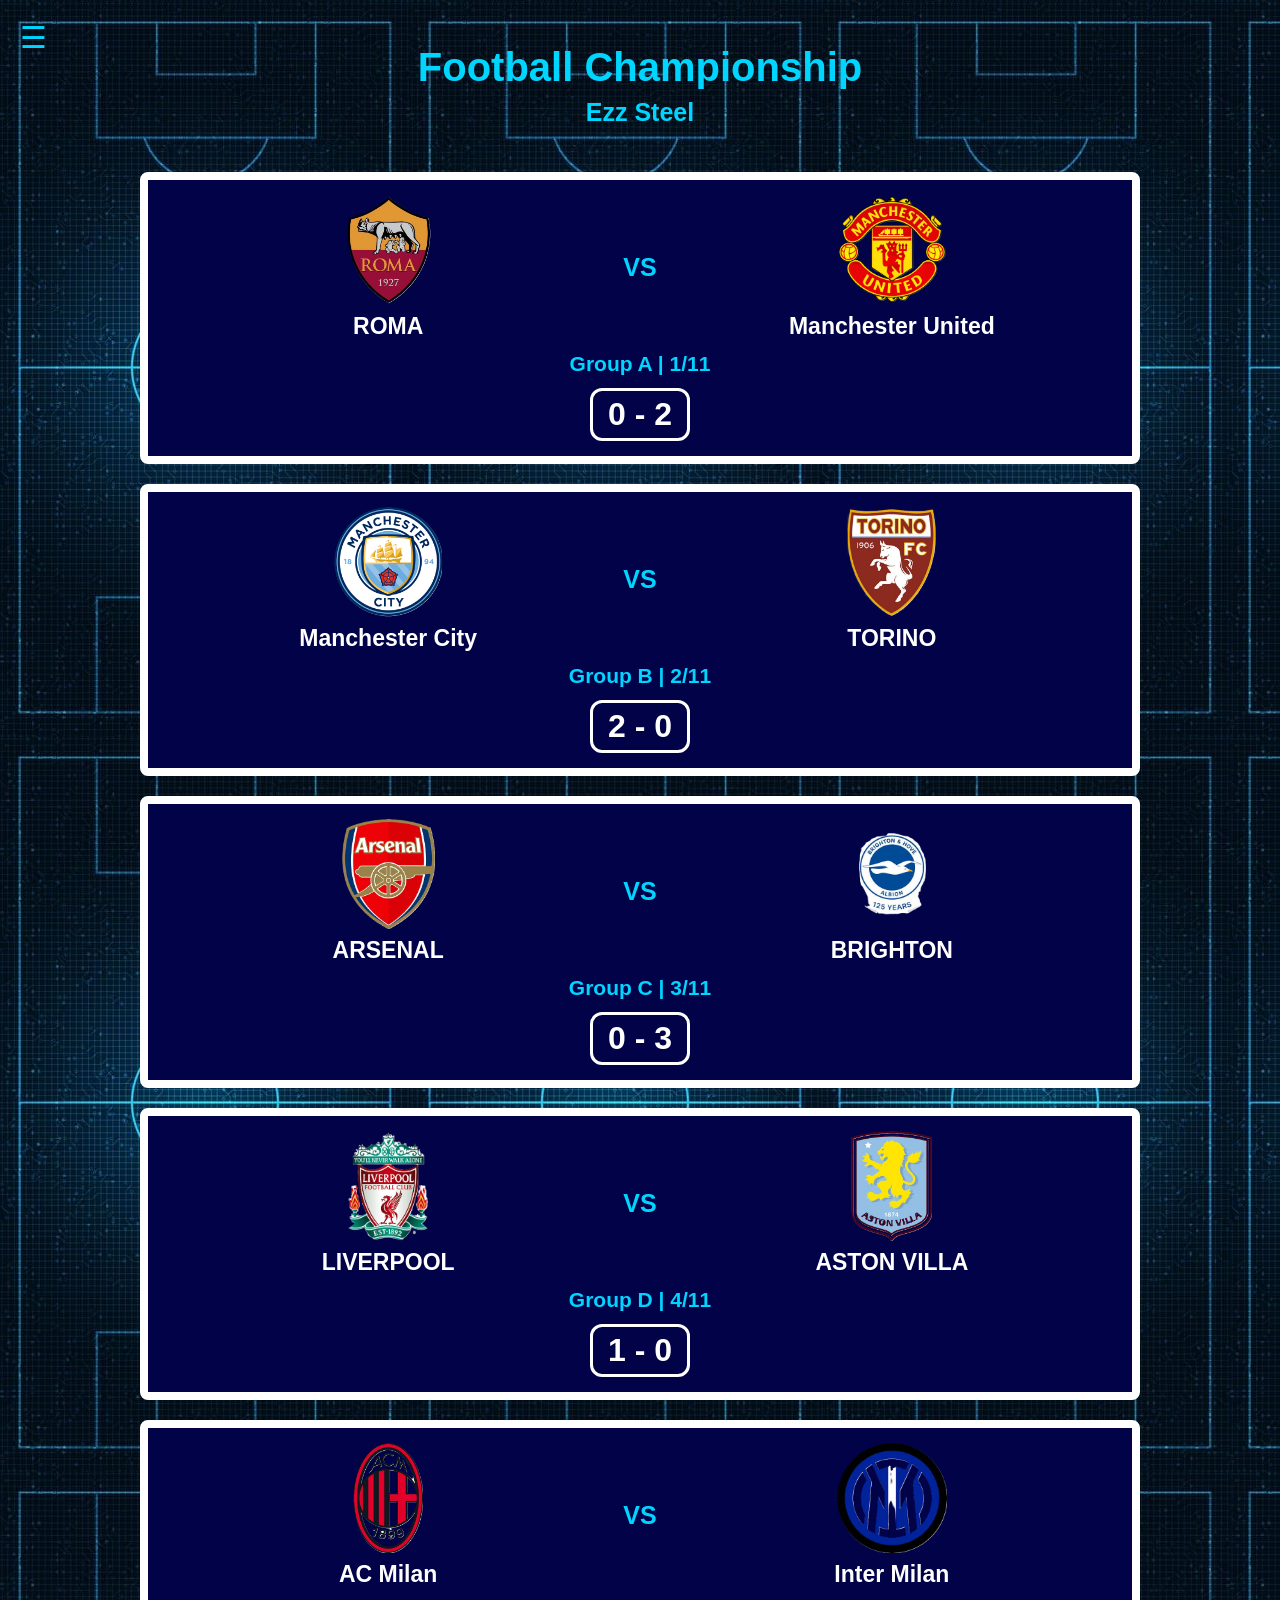
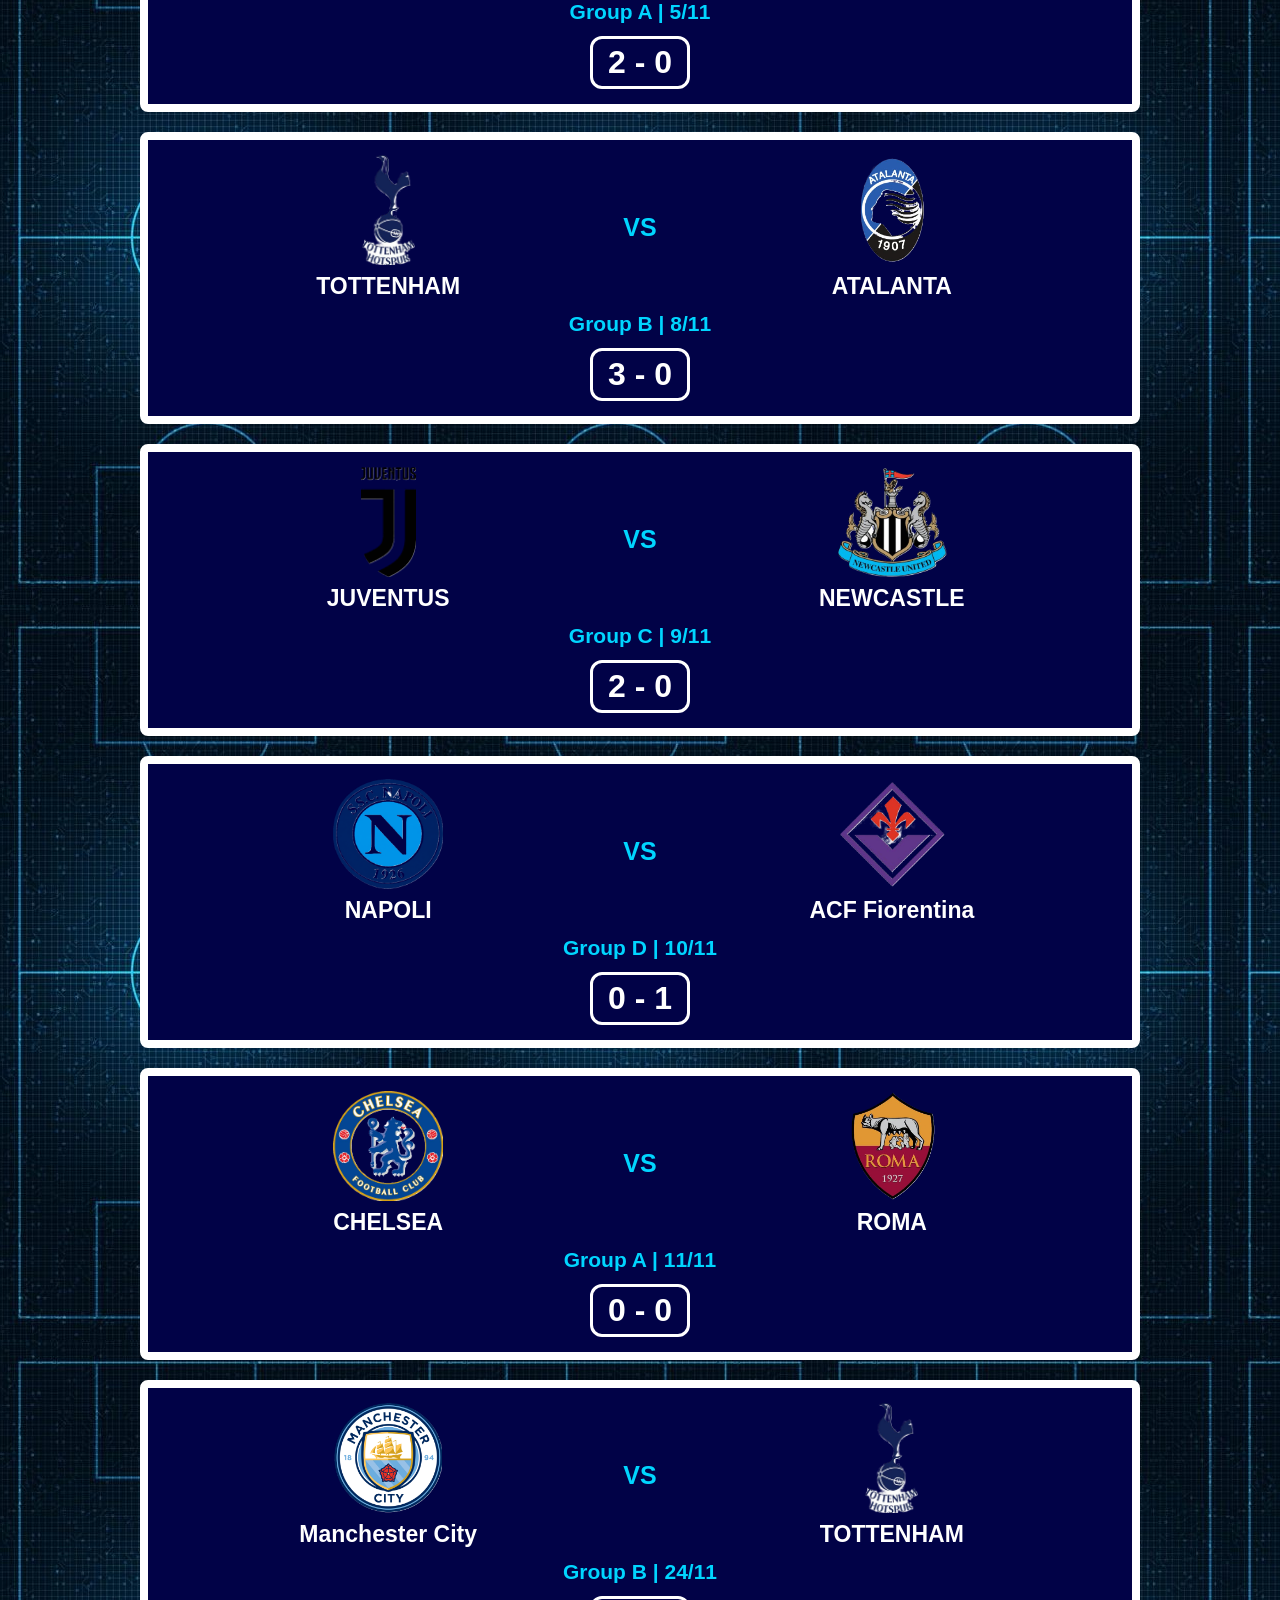
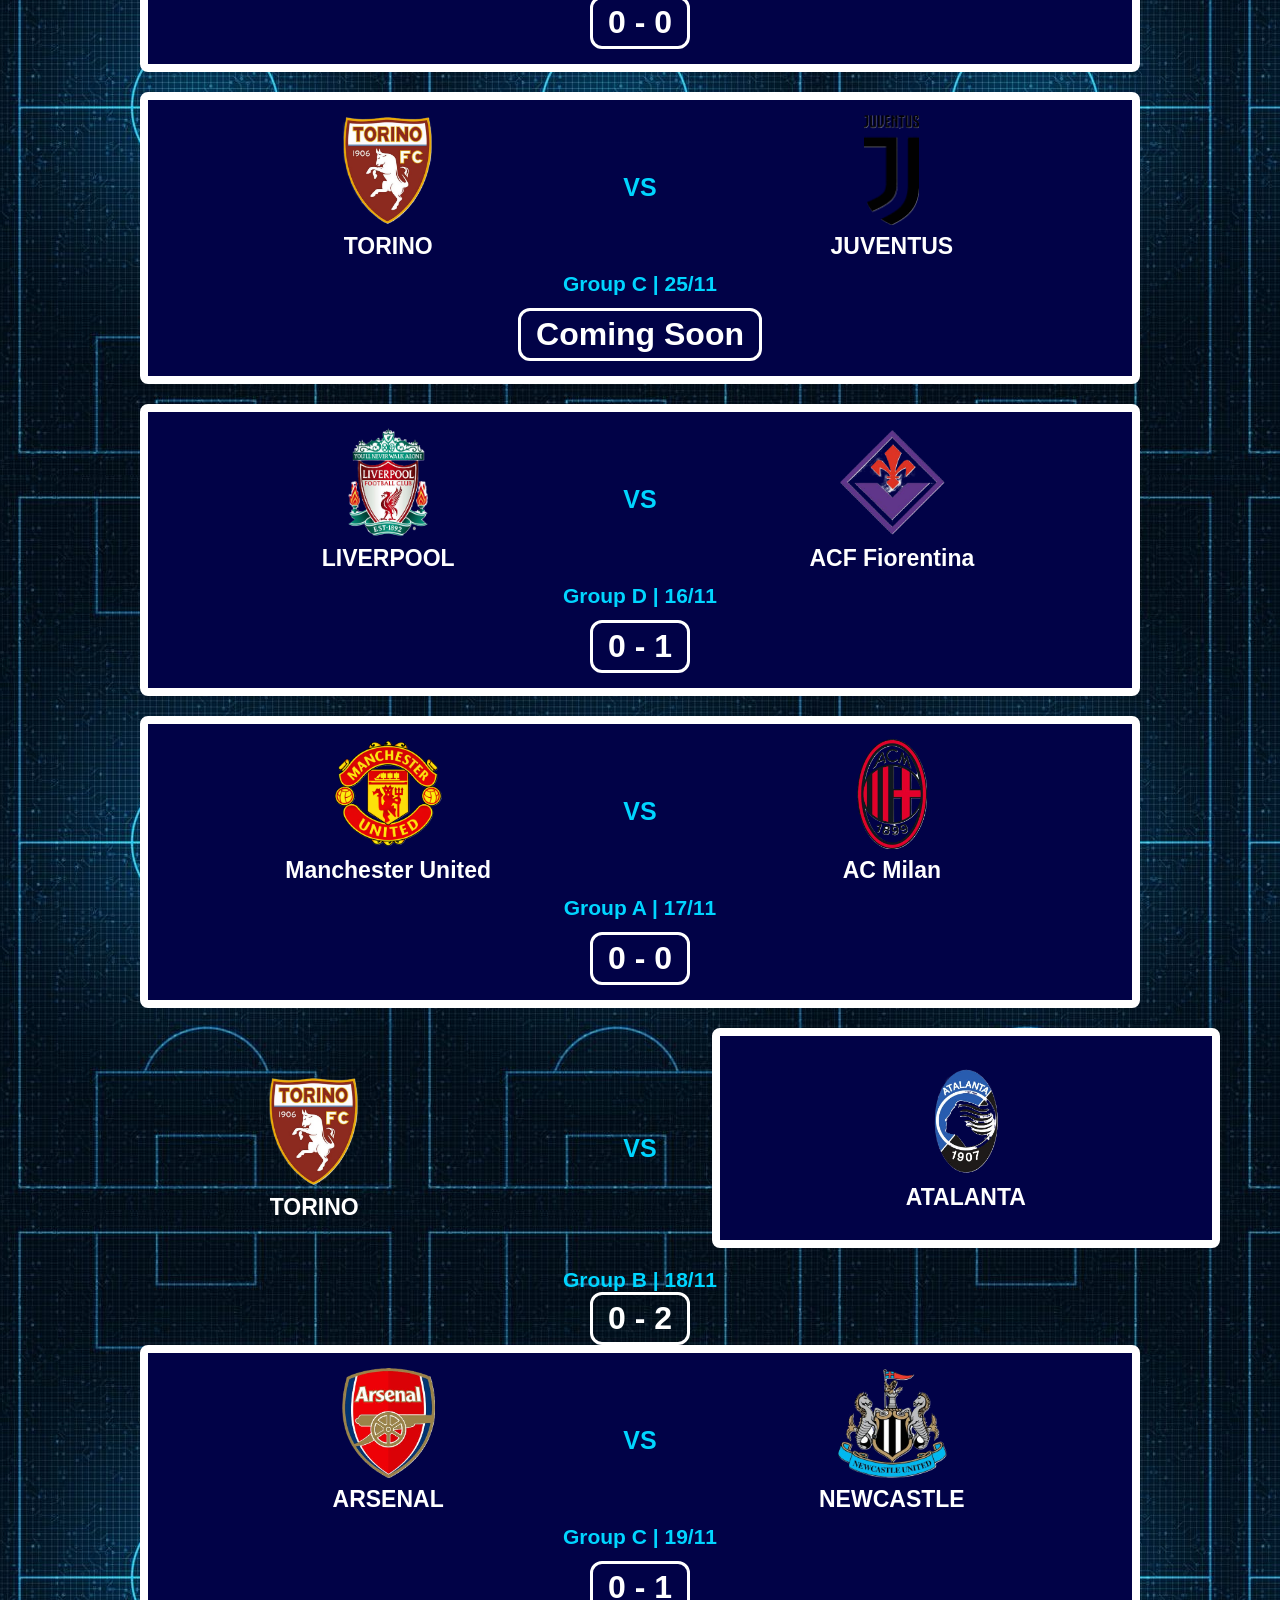
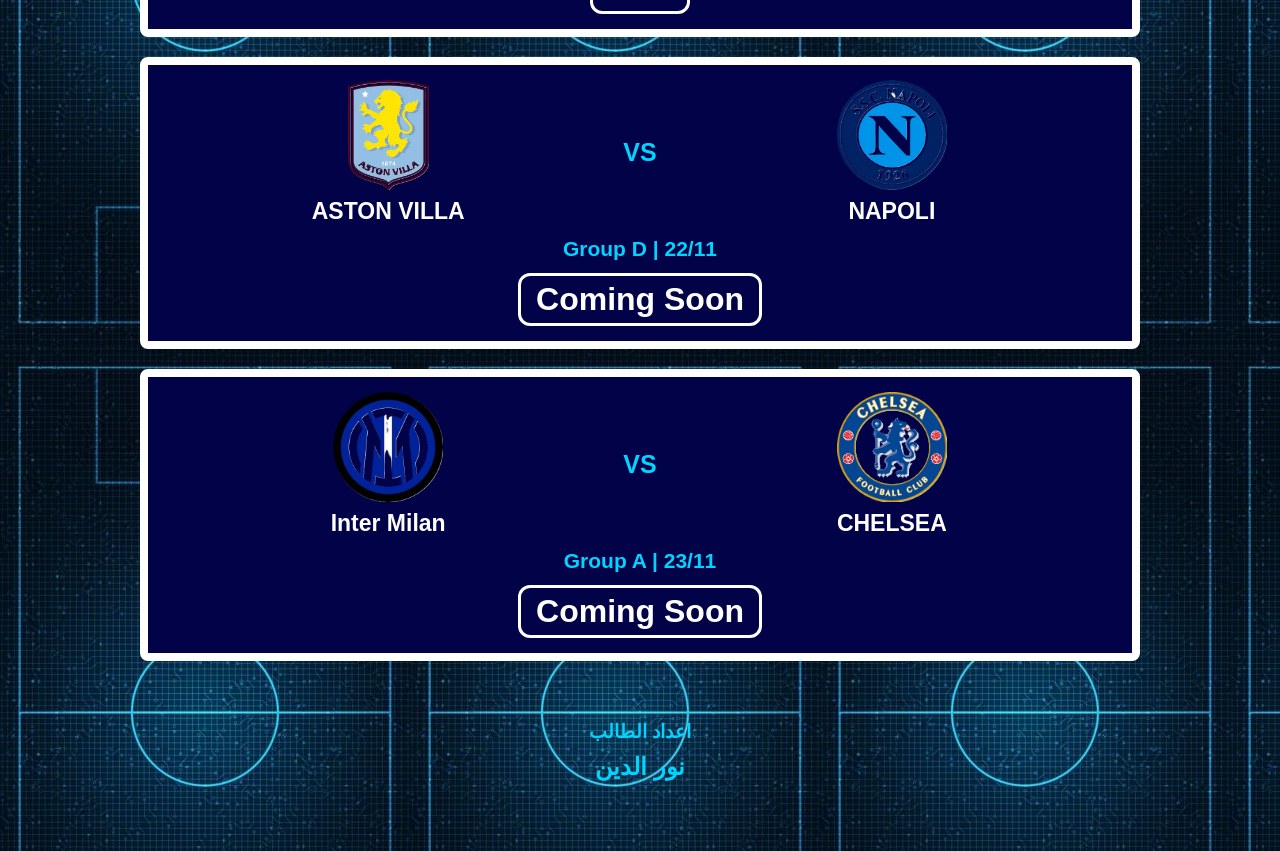
==== index.html @ 12dc3d6a "Add files via upload" ====
<!DOCTYPE html>
<html lang="en">
<head>
    <meta charset="UTF-8">
    <meta name="viewport" content="width=device-width, initial-scale=1.0">
    <title>Football Championship EZZ STEEL</title>
    <link rel="stylesheet" href="index.css">
</head>

<body>

   
    <input type="checkbox" id="menu">

    <label for="menu" class="menu-btn">☰</label>

    <div class="sidebar">
        <h2>FOOTBALL</h2>

        <ul>
            <li><a href="index.html">Home</a></li>
            <li><a href="index2.html">League Standings Table</a></li>
            <li><a href="index3.html">teams</a></li>
            
        </ul>
    </div>

    
    <main class="main-content">

        <header class="page-header">
            <h1>Football Championship</h1>
            <h3>Ezz Steel</h3>
        </header>
        
        <section class="match-card">
            <div class="teams">
                <div class="team">
                    <img src="ROMA1.png" alt="Roma"
                    title="الليثي محمد&#10;ادهم محمد&#10;عبدالرحمن جمعه&#10;امير ابراهيم&#10;اسلام محمد&#10;حمزه محمد">
                    <h4>ROMA</h4>
                </div>

                <h2 class="vs">VS</h2>

                <div class="team">
                    <img src="Manchester United.png" alt="Manchester United"
                    title="حسن محمد&#10;على محمد علي&#10;جاسر عادل&#10;امجد محمود محمد&#10;مالك حسن&#10;ادم ابراهيم">
                    <h4>Manchester United</h4>
                </div>
            </div>

            <h4 class="group">Group A | 1/11</h4>
            <h2 class="score">0 - 2</h2>
        </section>
        
        <section class="match-card">
            <div class="teams">
                <div class="team">
                    <img src="Manchester City.png" alt="Manchester City"
                    title="انس محمد&#10;علي محمد&#10;محمود احمد&#10;محمد صبري&#10;محمد عبدالله&#10;عمر رجب&#10;مصطفي ايمن">
                    <h4>Manchester City</h4>
                </div>

                <h2 class="vs">VS</h2>

                <div class="team">
                    <img src="TORINO.png" alt="Torino"
                    title="محمد احمد محمد&#10;معاذ محمد&#10;عبدالعزيز كمال&#10;عمر سامح&#10;عمر عبدالناصر&#10;عمر ابراهيم&#10;عمر احمد عزمي">
                    <h4>TORINO</h4>
                </div>
            </div>

            <h4 class="group">Group B | 2/11</h4>
            <h2 class="score">2 - 0</h2>
        </section>
       
        <section class="match-card">
            <div class="teams">
                <div class="team">
                    <img src="ARSENAL.png" alt="Arsenal"
                    title="احمد عماد&#10;ابراهيم علاء&#10;احمد محمد حماده&#10;احمد ايمن&#10;احمد حسام&#10;جاسر احمد">
                    <h4>ARSENAL</h4>
                </div>

                <h2 class="vs">VS</h2>

                <div class="team">
                    <img src="BRIGHTON.png" alt="Brighton"
                    title="فارس سعيد&#10;يوسف علاء&#10;معاذ حسين&#10;محمد عابدين&#10;مصطفي علي فتحي&#10;ادم عمرو">
                    <h4>BRIGHTON</h4>
                </div>
            </div>

            <h4 class="group">Group C | 3/11</h4>
            <h2 class="score">0 - 3</h2>
        </section>
        
        <section class="match-card">
            <div class="teams">
                <div class="team">
                    <img src="LIVERPOOL.png" alt="Liverpool"
                    title="ادهم طاهر&#10;اياد محمد&#10;اسماعيل محمد&#10;جبريل حسام&#10;سيف جابر&#10;احمد محمود&#10;انس على">
                    <h4>LIVERPOOL</h4>
                </div>

                <h2 class="vs">VS</h2>

                <div class="team">
                    <img src="ASTON VILLA.png" alt="Aston Villa"
                    title="عمر محارب&#10;مصطفى على مصطفي&#10;فواد محمد&#10;فارس يوسف&#10;مهند مصطفي&#10;فارس عبدالحليم">
                    <h4>ASTON VILLA</h4>
                </div>
            </div>

            <h4 class="group">Group D | 4/11</h4>
            <h2 class="score">1 - 0</h2>
        </section>
        
        <section class="match-card">
            <div class="teams">
                <div class="team">
                    <img src="AC Milan.png" alt="AC Milan"
                    title="ادهم علي سيد&#10;ابراهيم يوسف&#10;ادهم محمود&#10;عبدالرحمن احمد&#10;سيف سامح&#10;انس محمد&#10;عبدالرحمن رضا">
                    <h4>AC Milan</h4>
                </div>

                <h2 class="vs">VS</h2>

                <div class="team">
                    <img src="Inter Milan.png" alt="Inter Milan"
                    title="ادهم قابيل&#10;اياد محمد&#10;احمد ايمن&#10;احمد عثمان&#10;احمد اسلام&#10;احمد سامح">
                    <h4>Inter Milan</h4>
                </div>
            </div>

            <h4 class="group">Group A | 5/11</h4>
            <h2 class="score">2 - 0</h2>
        </section>
        
        <section class="match-card">
            <div class="teams">
                <div class="team">
                    <img src="TOTTENHAM.png" alt="Tottenham"
                    title="فارس اسلام&#10;فارس محمد&#10;زياد ياسر&#10;زياد محمد&#10;محمد يحي">
                    <h4>TOTTENHAM</h4>
                </div>

                <h2 class="vs">VS</h2>

                <div class="team">
                    <img src="ATALANTA.png" alt="Atalanta"
                    title="محمد جابر ابراهيم&#10;مصطفي محمد&#10;معاذ حسني&#10;مالك محمد&#10;فضل محمد&#10;ياسين نصر">
                    <h4>ATALANTA</h4>
                </div>
            </div>

            <h4 class="group">Group B | 8/11</h4>
            <h2 class="score">3 - 0</h2>
        </section>
       
        <section class="match-card">
            <div class="teams">
                <div class="team">
                    <img src="JUDENTUS.png" alt="Juventus"
                    title="ابراهيم رشدی&#10;ابراهيم سيد&#10;احمد عبدالعزيز&#10;احمد سامح&#10;مكاری حسنى&#10;ادهم محمد جابر">
                    <h4>JUVENTUS</h4>
                </div>

                <h2 class="vs">VS</h2>

                <div class="team">
                    <img src="NEWCASTLE.png" alt="Newcastle"
                    title="يوسف علي&#10;كریم اشرف&#10;مصطفي ابراهيم&#10;يوسف احمد&#10;مروان احمد&#10;ياسين عادل">
                    <h4>NEWCASTLE</h4>
                </div>
            </div>

            <h4 class="group">Group C | 9/11</h4>
            <h2 class="score">2 - 0</h2>
        </section>
      
        <section class="match-card">
            <div class="teams">
                <div class="team">
                    <img src="NAPOLI.png" alt="Napoli"
                    title="عبيده شريف&#10;على اشرف&#10;فارس نبيل&#10;حمزه احمد&#10;محمد المعز&#10;عبدالله شريف&#10;خلف محمود خلف">
                    <h4>NAPOLI</h4>
                </div>

                <h2 class="vs">VS</h2>

                <div class="team">
                    <img src="ACF Fiorentina.png" alt="Fiorentina"
                    title="ياسين حسام&#10;محمد مصطفي&#10;احمد كمال&#10;يوسف حماده&#10;ياسين احمد&#10;محمد نصر">
                    <h4>ACF Fiorentina</h4>
                </div>
            </div>

            <h4 class="group">Group D | 10/11</h4>
            <h2 class="score">0 - 1</h2>
        </section>
       
        <section class="match-card">
            <div class="teams">
                <div class="team">
                    <img src="CHELSEA.png" alt="Chelsea"
                    title="محمد احمد محمد&#10;عبدالرحمن محمد&#10;بلال محمود&#10;زياد عمرو&#10;زياد احمد&#10;سيف الله حسام&#10;احمد مصطفي">
                    <h4>CHELSEA</h4>
                </div>

                <h2 class="vs">VS</h2>

                <div class="team">
                    <img src="ROMA1.png" alt="Roma"
                    title="الليثي محمد&#10;ادهم محمد&#10;عبدالرحمن جمعه&#10;امير ابراهيم&#10;اسلام محمد&#10;حمزه محمد">
                    <h4>ROMA</h4>
                </div>
            </div>

            <h4 class="group">Group A | 11/11</h4>
            <h2 class="score">0 - 0</h2>
        </section>

        <section class="match-card">
            <div class="teams">
                <div class="team">
                    <img src="Manchester City.png" alt="Manchester City"
                    title="انس محمد&#10;علي محمد&#10;محمود احمد&#10;محمد صبري&#10;محمد عبدالله&#10;عمر رجب&#10;مصطفي ايمن">
                    <h4>Manchester City</h4>
                </div>

                <h2 class="vs">VS</h2>

                <div class="team">
                    <img src="TOTTENHAM.png" alt="Tottenham"
                    title="فارس اسلام&#10;فارس محمد&#10;زياد ياسر&#10;زياد محمد&#10;محمد يحي">
                    <h4>TOTTENHAM</h4>
                </div>
            </div>

            <h4 class="group">Group B | 24/11</h4>
            <h2 class="score">0 - 0</h2>
        </section>

        <section class="match-card">
            <div class="teams">
                <div class="team">
                    <img src="TORINO.png" alt="Torino"
                    title="محمد احمد محمد&#10;معاذ محمد&#10;عبدالعزيز كمال&#10;عمر سامح&#10;عمر عبدالناصر&#10;عمر ابراهيم&#10;عمر احمد عزمي">
                    <h4>TORINO</h4>
                </div>

                <h2 class="vs">VS</h2>

                <div class="team">
                    <img src="JUDENTUS.png" alt="Juventus"
                    title="ابراهيم رشدی&#10;ابراهيم سيد&#10;احمد عبدالعزيز&#10;احمد سامح&#10;مكاری حسنى&#10;ادهم محمد جابر">
                    <h4>JUVENTUS</h4>
                </div>
            </div>

            <h4 class="group">Group C | 25/11</h4>
            <h2 class="score">Coming Soon</h2>
        </section>

        <section class="match-card">
            <div class="teams">
                <div class="team">
                    <img src="LIVERPOOL.png" alt="Liverpool"
                    title="ادهم طاهر&#10;اياد محمد&#10;اسماعيل محمد&#10;جبريل حسام&#10;سيف جابر&#10;احمد محمود&#10;انس على">
                    <h4>LIVERPOOL</h4>
                </div>

                <h2 class="vs">VS</h2>

                <div class="team">
                    <img src="ACF Fiorentina.png" alt="Fiorentina"
                    title="ياسين حسام&#10;محمد مصطفي&#10;احمد كمال&#10;يوسف حماده&#10;ياسين احمد&#10;محمد نصر">
                    <h4>ACF Fiorentina</h4>
                </div>
            </div>

            <h4 class="group">Group D | 16/11</h4>
            <h2 class="score">0 - 1</h2>
        </section>
        
        <section class="match-card">
            <div class="teams">
                <div class="team">
                    <img src="Manchester United.png" alt="Manchester United"
                    title="حسن محمد&#10;على محمد علي&#10;جاسر عادل&#10;امجد محمود محمد&#10;مالك حسن&#10;ادم ابراهيم">
                    <h4>Manchester United</h4>
                </div>

                <h2 class="vs">VS</h2>

                <div class="team">
                    <img src="AC Milan.png" alt="AC Milan"
                    title="ادهم علي سيد&#10;ابراهيم يوسف&#10;ادهم محمود&#10;عبدالرحمن احمد&#10;سيف سامح&#10;انس محمد&#10;عبدالرحمن رضا">
                    <h4>AC Milan</h4>
                </div>
            </div>

            <h4 class="group">Group A | 17/11</h4>
            <h2 class="score">0 - 0</h2>
        </section>

            <div class="teams">
                <div class="team">
                    <img src="TORINO.png" alt="Torino"
                    title="محمد احمد محمد&#10;معاذ محمد&#10;عبدالعزيز كمال&#10;عمر سامح&#10;عمر عبدالناصر&#10;عمر ابراهيم&#10;عمر احمد عزمي">
                    <h4>TORINO</h4>
                </div>

                <h2 class="vs">VS</h2>
        <section class="match-card">
                <div class="team">
                    <img src="ATALANTA.png" alt="Atalanta"
                    title="محمد جابر ابراهيم&#10;مصطفي محمد&#10;معاذ حسني&#10;مالك محمد&#10;فضل محمد&#10;ياسين نصر">
                    <h4>ATALANTA</h4>
                </div>
            </div>

            <h4 class="group">Group B | 18/11</h4>
            <h2 class="score">0 - 2</h2>
        </section>
 
        <section class="match-card">
            <div class="teams">
                <div class="team">
                    <img src="ARSENAL.png" alt="Arsenal"
                    title="احمد عماد&#10;ابراهيم علاء&#10;احمد محمد حماده&#10;احمد ايمن&#10;احمد حسام&#10;جاسر احمد">
                    <h4>ARSENAL</h4>
                </div>

                <h2 class="vs">VS</h2>

                <div class="team">
                    <img src="NEWCASTLE.png" alt="Newcastle"
                    title="يوسف علي&#10;كریم اشرف&#10;مصطفي ابراهيم&#10;يوسف احمد&#10;مروان احمد&#10;ياسين عادل">
                    <h4>NEWCASTLE</h4>
                </div>
            </div>

            <h4 class="group">Group C | 19/11</h4>
            <h2 class="score">0 - 1</h2>
        </section>
        
        <section class="match-card">
            <div class="teams">
                <div class="team">
                    <img src="ASTON VILLA.png" alt="Aston Villa"
                    title="عمر محارب&#10;مصطفى على مصطفي&#10;فواد محمد&#10;فارس يوسف&#10;مهند مصطفي&#10;فارس عبدالحليم">
                    <h4>ASTON VILLA</h4>
                </div>

                <h2 class="vs">VS</h2>

                <div class="team">
                    <img src="NAPOLI.png" alt="Napoli"
                    title="عبيده شريف&#10;على اشرف&#10;فارس نبيل&#10;حمزه احمد&#10;محمد المعز&#10;عبدالله شريف&#10;خلف محمود خلف">
                    <h4>NAPOLI</h4>
                </div>
            </div>

            <h4 class="group">Group D | 22/11</h4>
            <h2 class="score">Coming Soon</h2>
        </section>

       
        <section class="match-card">
            <div class="teams">
                <div class="team">
                    <img src="Inter Milan.png" alt="Inter Milan"
                    title="ادهم قابيل&#10;اياد محمد&#10;احمد ايمن&#10;احمد عثمان&#10;احمد اسلام&#10;احمد سامح">
                    <h4>Inter Milan</h4>
                </div>

                <h2 class="vs">VS</h2>

                <div class="team">
                    <img src="CHELSEA.png" alt="Chelsea"
                    title="محمد احمد محمد&#10;عبدالرحمن محمد&#10;بلال محمود&#10;زياد عمرو&#10;زياد احمد&#10;سيف الله حسام&#10;احمد مصطفي">
                    <h4>CHELSEA</h4>
                </div>
            </div>

            <h4 class="group">Group A | 23/11</h4>
            <h2 class="score">Coming Soon</h2>
        </section>

        
        <footer class="footer">
            <h3>اعداد الطالب</h3>
            <h2>نور الدين</h2>
        </footer>

    </main>

</body>
</html>
---- index.css ----
* {
    margin: 0;
    padding: 0;
    box-sizing: border-box;
}

body {
    width: 100%;
    min-height: 100vh;
    background-color: rgb(0, 47, 215);
    background-image: url("ba.jpg");
    background-repeat: repeat;
    font-family: Arial, sans-serif;
    overflow-x: hidden;
}



#menu {
    display: none;
}

.menu-btn {
    position: fixed;
    top: 15px;
    left: 15px;
    font-size: 30px;
    color: #00d5ff;
    cursor: pointer;
    z-index: 100;
    padding: 5px;
}



.sidebar {
    width: 280px;
    height: 100vh;
    background-color: #010247;

    position: fixed;
    top: 0;
    left: -300px;

    padding: 25px;
    transition: 0.4s;
    z-index: 90;

    overflow-y: auto;
}

.sidebar h2 {
    color: white;
    text-align: center;
    margin: 40px 0 30px;
}

.sidebar ul {
    list-style: none;
}

.sidebar li {
    margin: 15px 0;
}

.sidebar a {
    display: block;
    color: white;
    text-decoration: none;
    font-size: 18px;
    padding: 12px;
    border-radius: 8px;
}

.sidebar a:hover {
    background-color: #2563eb;
}

.sidebar .note {
    color: #00d5ff;
    padding: 10px;
}


#menu:checked ~ .sidebar {
    left: 0;
}



.main-content {
    width: 100%;
    padding: 30px 15px;
}



.page-header {
    text-align: center;
    margin-bottom: 45px;
    padding-top: 15px;
}

.page-header h1 {
    color: #00d5ff;
    font-size: 40px;
    margin-bottom: 8px;
}

.page-header h3 {
    color: #00d5ff;
    font-size: 25px;
}



.match-card {
    width: 85%;
    max-width: 1000px;
    min-height: 220px;

    margin: 0 auto 20px;
    padding: 15px;

    background-color: #010247;
    border: 8px solid white;
    border-radius: 8px;

    display: flex;
    flex-direction: column;
    justify-content: center;
    gap: 12px;
}



.teams {
    width: 100%;

    display: grid;
    grid-template-columns: 1fr auto 1fr;
    align-items: center;
    justify-items: center;
    gap: 10px;
}

.team {
    width: 100%;
    min-width: 0;

    display: flex;
    flex-direction: column;
    align-items: center;
    justify-content: center;
    text-align: center;
}

.team img {
    width: 110px;
    height: 110px;
    object-fit: contain;
}

.team h4 {
    color: white;
    font-size: 23px;
    text-align: center;
    margin-top: 8px;
    overflow-wrap: anywhere;
}

.vs {
    color: #00d5ff;
    font-size: 25px;
}



.group {
    color: #00d5ff;
    font-size: 21px;
    text-align: center;
}



.score {
    color: white;
    font-size: 32px;
    text-align: center;
    border: 3px solid white;
    border-radius: 12px;
    padding: 5px 15px;
    width: fit-content;
    max-width: 100%;
    margin: 0 auto;
}



.footer {
    text-align: center;
    padding: 30px 10px;
    margin-top: 20px;
}

.footer h3,
.footer h2 {
    color: #00d5ff;
    margin: 10px;
}



@media screen and (max-width: 900px) {

    .match-card {
        width: 92%;
        min-height: 190px;
    }

    .team img {
        width: 90px;
        height: 90px;
    }

    .team h4 {
        font-size: 19px;
    }

    .page-header h1 {
        font-size: 34px;
    }

}



@media screen and (max-width: 600px) {

    .main-content {
        padding: 15px 5px;
    }

   

    .page-header {
        margin-top: 55px;
        margin-bottom: 30px;
    }

    .page-header h1 {
        font-size: 27px;
    }

    .page-header h3 {
        font-size: 20px;
    }

   

    .sidebar {
        width: 75%;
        left: -75%;
        padding: 15px;
    }

    .sidebar h2 {
        font-size: 23px;
    }

    .sidebar a {
        font-size: 16px;
    }

    .menu-btn {
        top: 10px;
        left: 10px;
        font-size: 28px;
    }

    

    .match-card {
        width: 96%;
        min-height: 155px;

        padding: 10px 5px;
        margin-bottom: 15px;

        border: 5px solid white;
        border-radius: 7px;
        gap: 8px;
    }

    

    .teams {
        gap: 3px;
        grid-template-columns: minmax(0, 1fr) auto minmax(0, 1fr);
    }

    .team {
        min-width: 0;
    }

    .team img {
        width: 65px;
        height: 65px;
    }

    .team h4 {
        font-size: 13px;
        margin-top: 5px;
        overflow-wrap: anywhere;
    }

    

    .vs {
        font-size: 17px;
    }

    

    .group {
        font-size: 15px;
    }

    

    .score {
        font-size: 22px;
        padding: 4px 10px;
        border-width: 2px;
    }


    .footer {
        padding: 20px 5px;
    }

    .footer h2 {
        font-size: 21px;
    }

    .footer h3 {
        font-size: 18px;
    }

}



@media screen and (max-width: 360px) {

    .team img {
        width: 52px;
        height: 52px;
    }

    .team h4 {
        font-size: 11px;
    }

    .vs {
        font-size: 14px;
    }

    .score {
        font-size: 19px;
    }

    .group {
        font-size: 13px;
    }

}
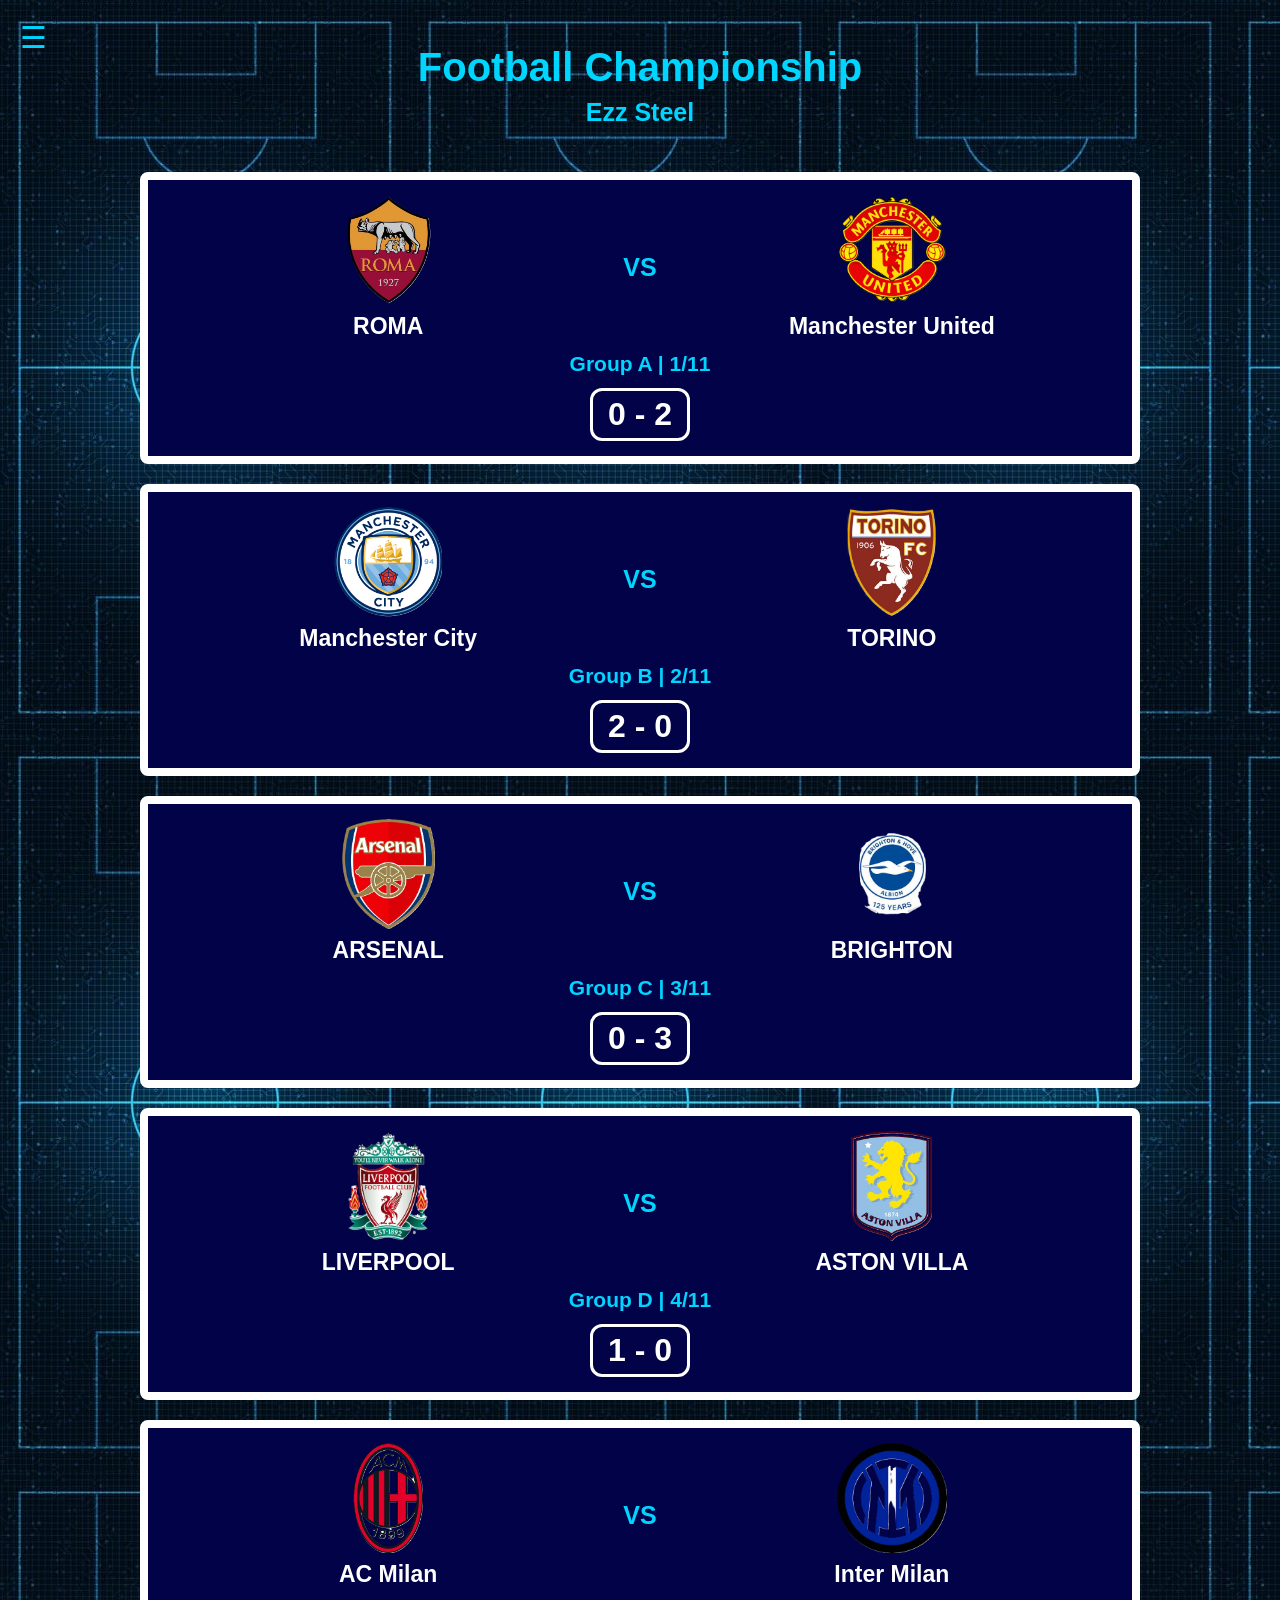
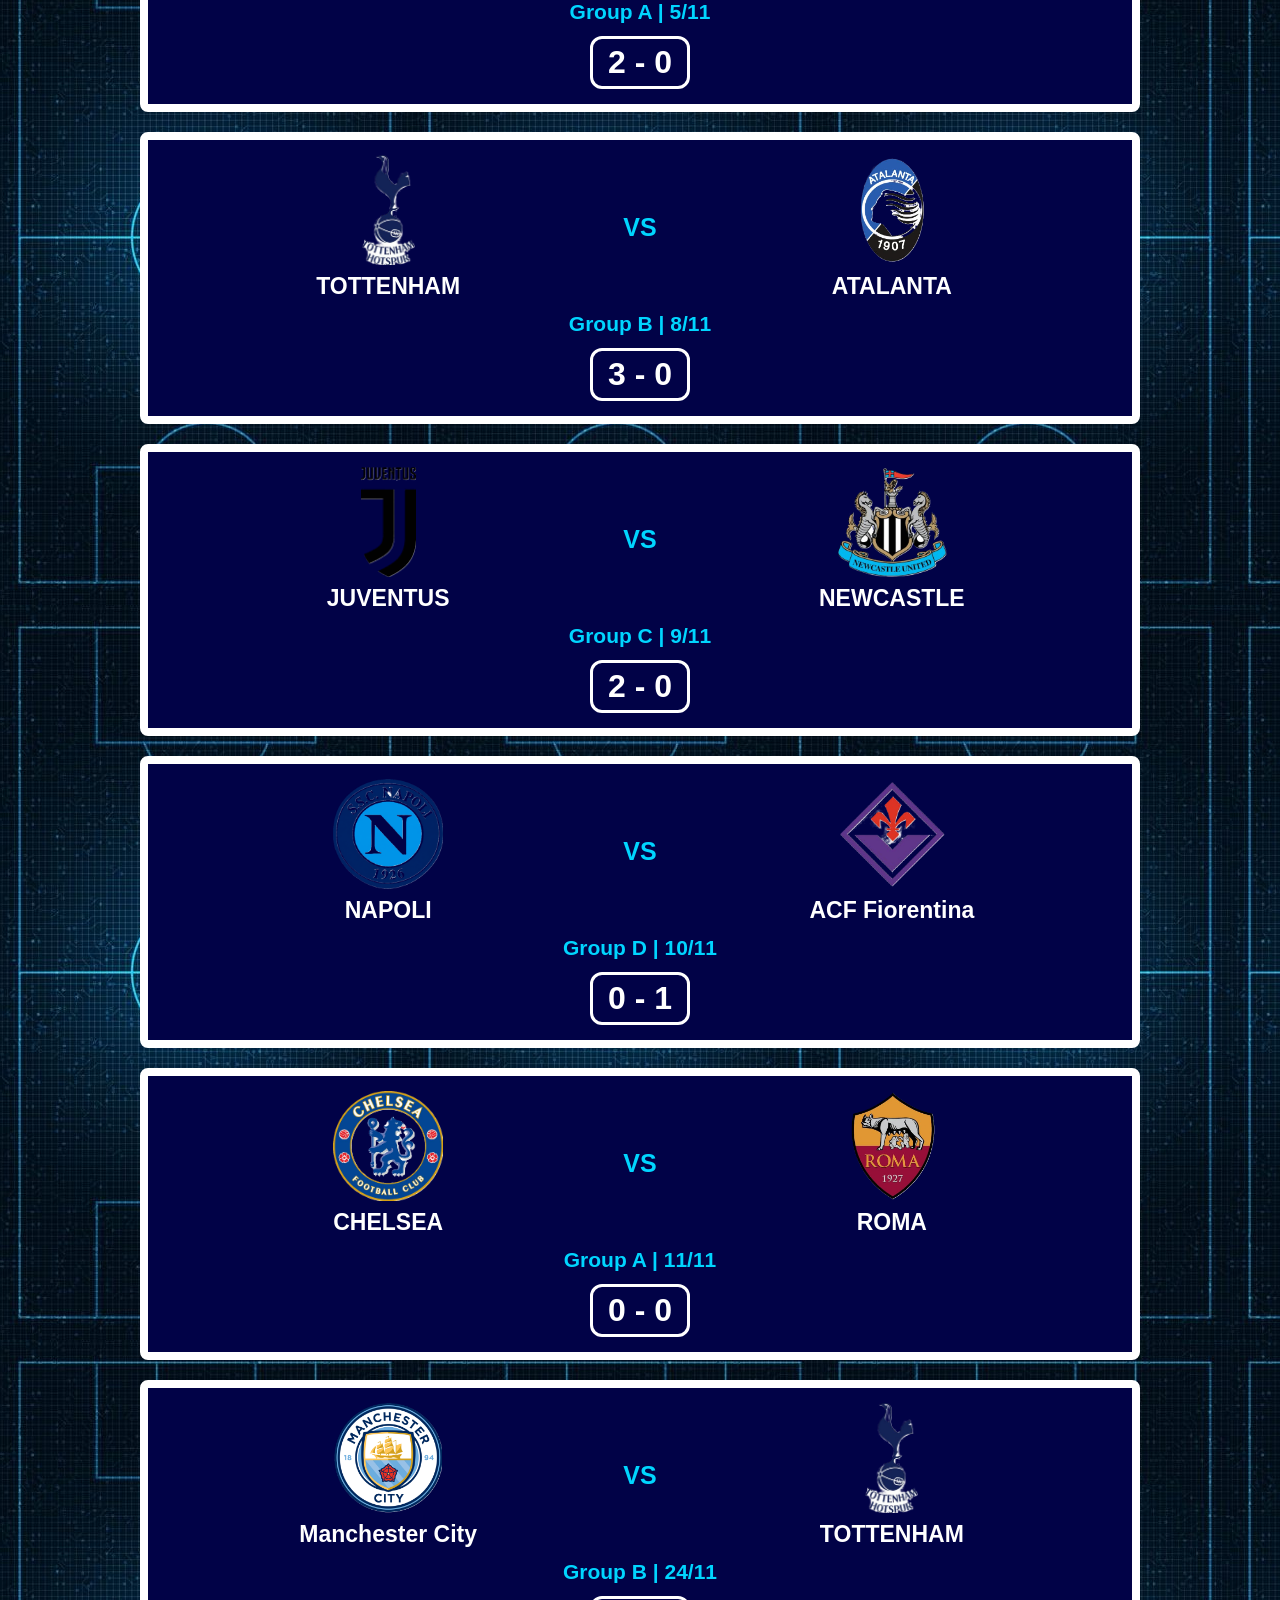
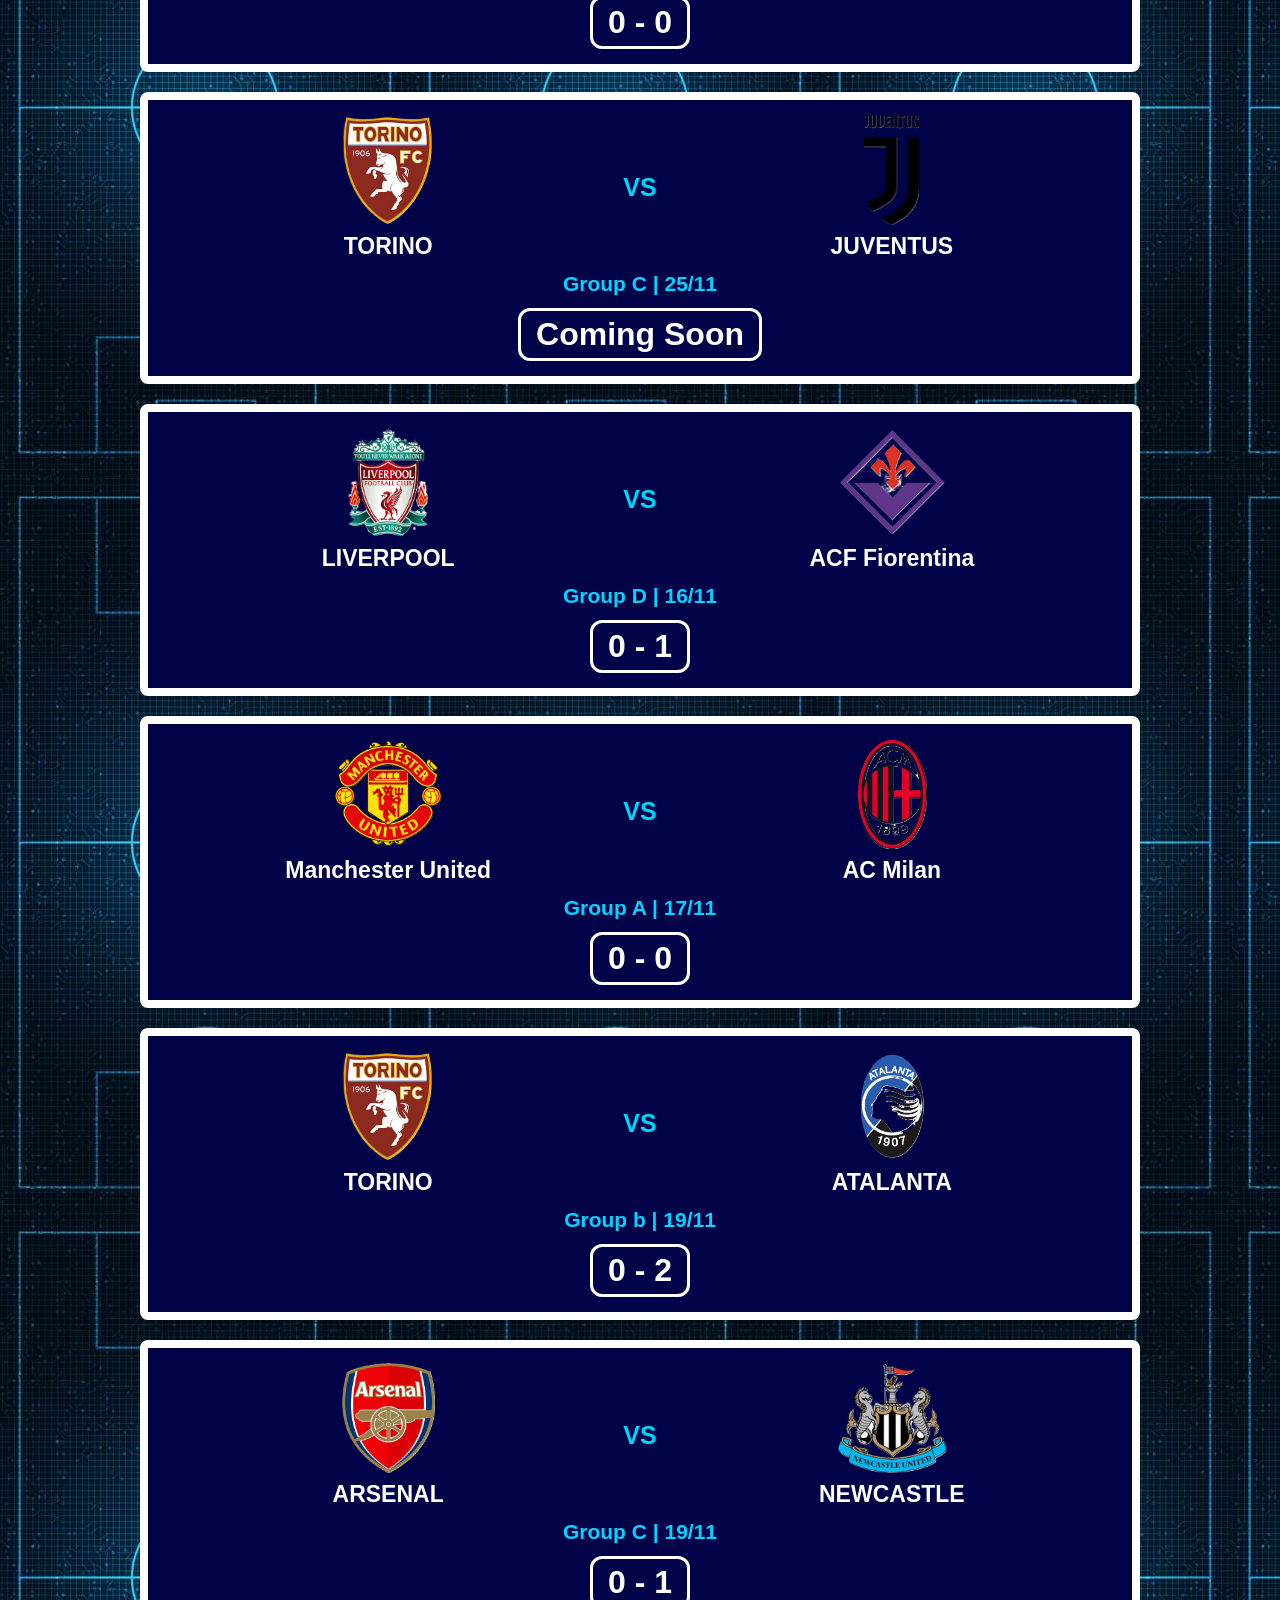
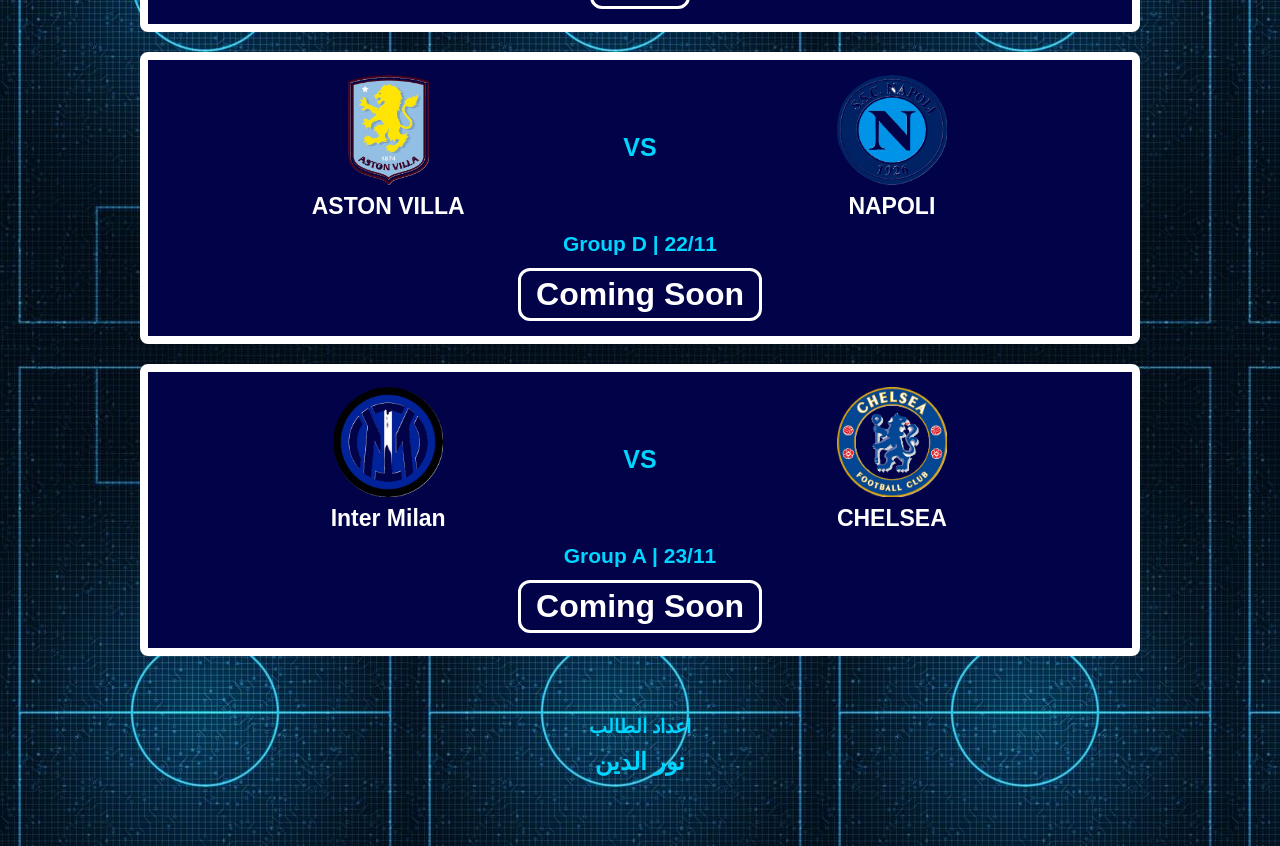
==== commit b7c4f909: "Add files via upload" ====
--- a/index.html
+++ b/index.html
@@ -5,7 +5,9 @@
     <meta name="viewport" content="width=device-width, initial-scale=1.0">
     <title>Football Championship EZZ STEEL</title>
     <link rel="stylesheet" href="index.css">
-</head>
+    <link rel="icon"
+          type="image/svg+xml"
+          href="icon.svg">
 
 <body>
 
@@ -15,13 +17,11 @@
     <label for="menu" class="menu-btn">☰</label>
 
     <div class="sidebar">
-        <h2>FOOTBALL</h2>
-
-        <ul>
+      <ul>
+             <li class="logo"><img src="icon.png" alt="Logo"></li>
             <li><a href="index.html">Home</a></li>
             <li><a href="index2.html">League Standings Table</a></li>
             <li><a href="index3.html">teams</a></li>
-            
         </ul>
     </div>
 
@@ -294,7 +294,6 @@
                 </div>
 
                 <h2 class="vs">VS</h2>
-
                 <div class="team">
                     <img src="AC Milan.png" alt="AC Milan"
                     title="ادهم علي سيد&#10;ابراهيم يوسف&#10;ادهم محمود&#10;عبدالرحمن احمد&#10;سيف سامح&#10;انس محمد&#10;عبدالرحمن رضا">
@@ -305,27 +304,26 @@
             <h4 class="group">Group A | 17/11</h4>
             <h2 class="score">0 - 0</h2>
         </section>
-
-            <div class="teams">
-                <div class="team">
-                    <img src="TORINO.png" alt="Torino"
-                    title="محمد احمد محمد&#10;معاذ محمد&#10;عبدالعزيز كمال&#10;عمر سامح&#10;عمر عبدالناصر&#10;عمر ابراهيم&#10;عمر احمد عزمي">
+        <section class="match-card">
+            <div class="teams">
+                <div class="team">
+                    <img src="TORINO.png" alt="TORINO"
+                    title="احمد عماد&#10;ابراهيم علاء&#10;احمد محمد حماده&#10;احمد ايمن&#10;احمد حسام&#10;جاسر احمد">
                     <h4>TORINO</h4>
                 </div>
 
                 <h2 class="vs">VS</h2>
-        <section class="match-card">
-                <div class="team">
-                    <img src="ATALANTA.png" alt="Atalanta"
-                    title="محمد جابر ابراهيم&#10;مصطفي محمد&#10;معاذ حسني&#10;مالك محمد&#10;فضل محمد&#10;ياسين نصر">
+
+                <div class="team">
+                    <img src="ATALANTA.png" alt="ATALANTA"
+                    title="يوسف علي&#10;كریم اشرف&#10;مصطفي ابراهيم&#10;يوسف احمد&#10;مروان احمد&#10;ياسين عادل">
                     <h4>ATALANTA</h4>
                 </div>
             </div>
 
-            <h4 class="group">Group B | 18/11</h4>
+            <h4 class="group">Group b | 19/11</h4>
             <h2 class="score">0 - 2</h2>
         </section>
- 
         <section class="match-card">
             <div class="teams">
                 <div class="team">
--- a/index.css
+++ b/index.css
@@ -48,11 +48,22 @@
 
     overflow-y: auto;
 }
-
-.sidebar h2 {
-    color: white;
-    text-align: center;
-    margin: 40px 0 30px;
+.sidebar .logo {
+    width: 100%;
+    height: 150px;
+    overflow: hidden;
+    display: flex;
+    justify-content: center;
+    align-items: center;
+    margin-bottom: 20px;
+}
+
+.sidebar .logo img {
+    width: 100%;
+    height: 100%;
+    max-width: 100%;
+    object-fit: contain;
+    display: block;
 }
 
 .sidebar ul {
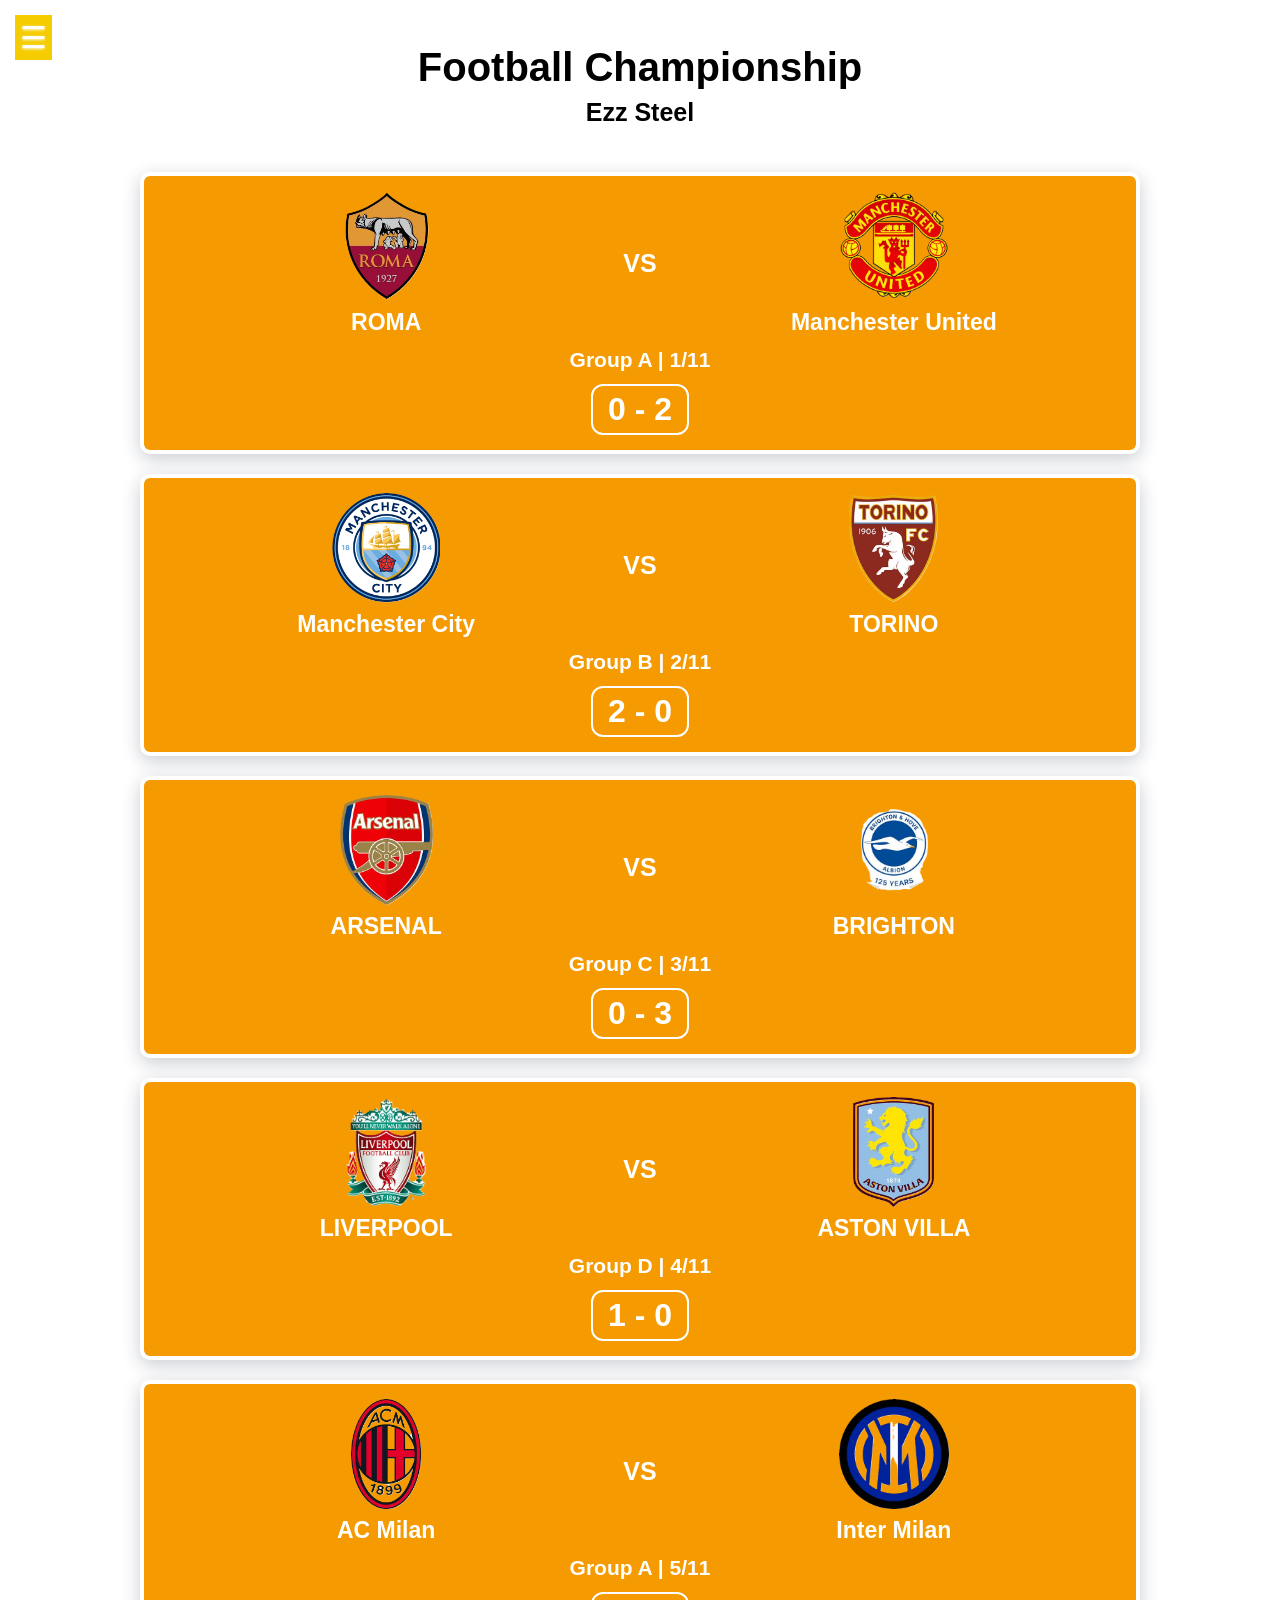
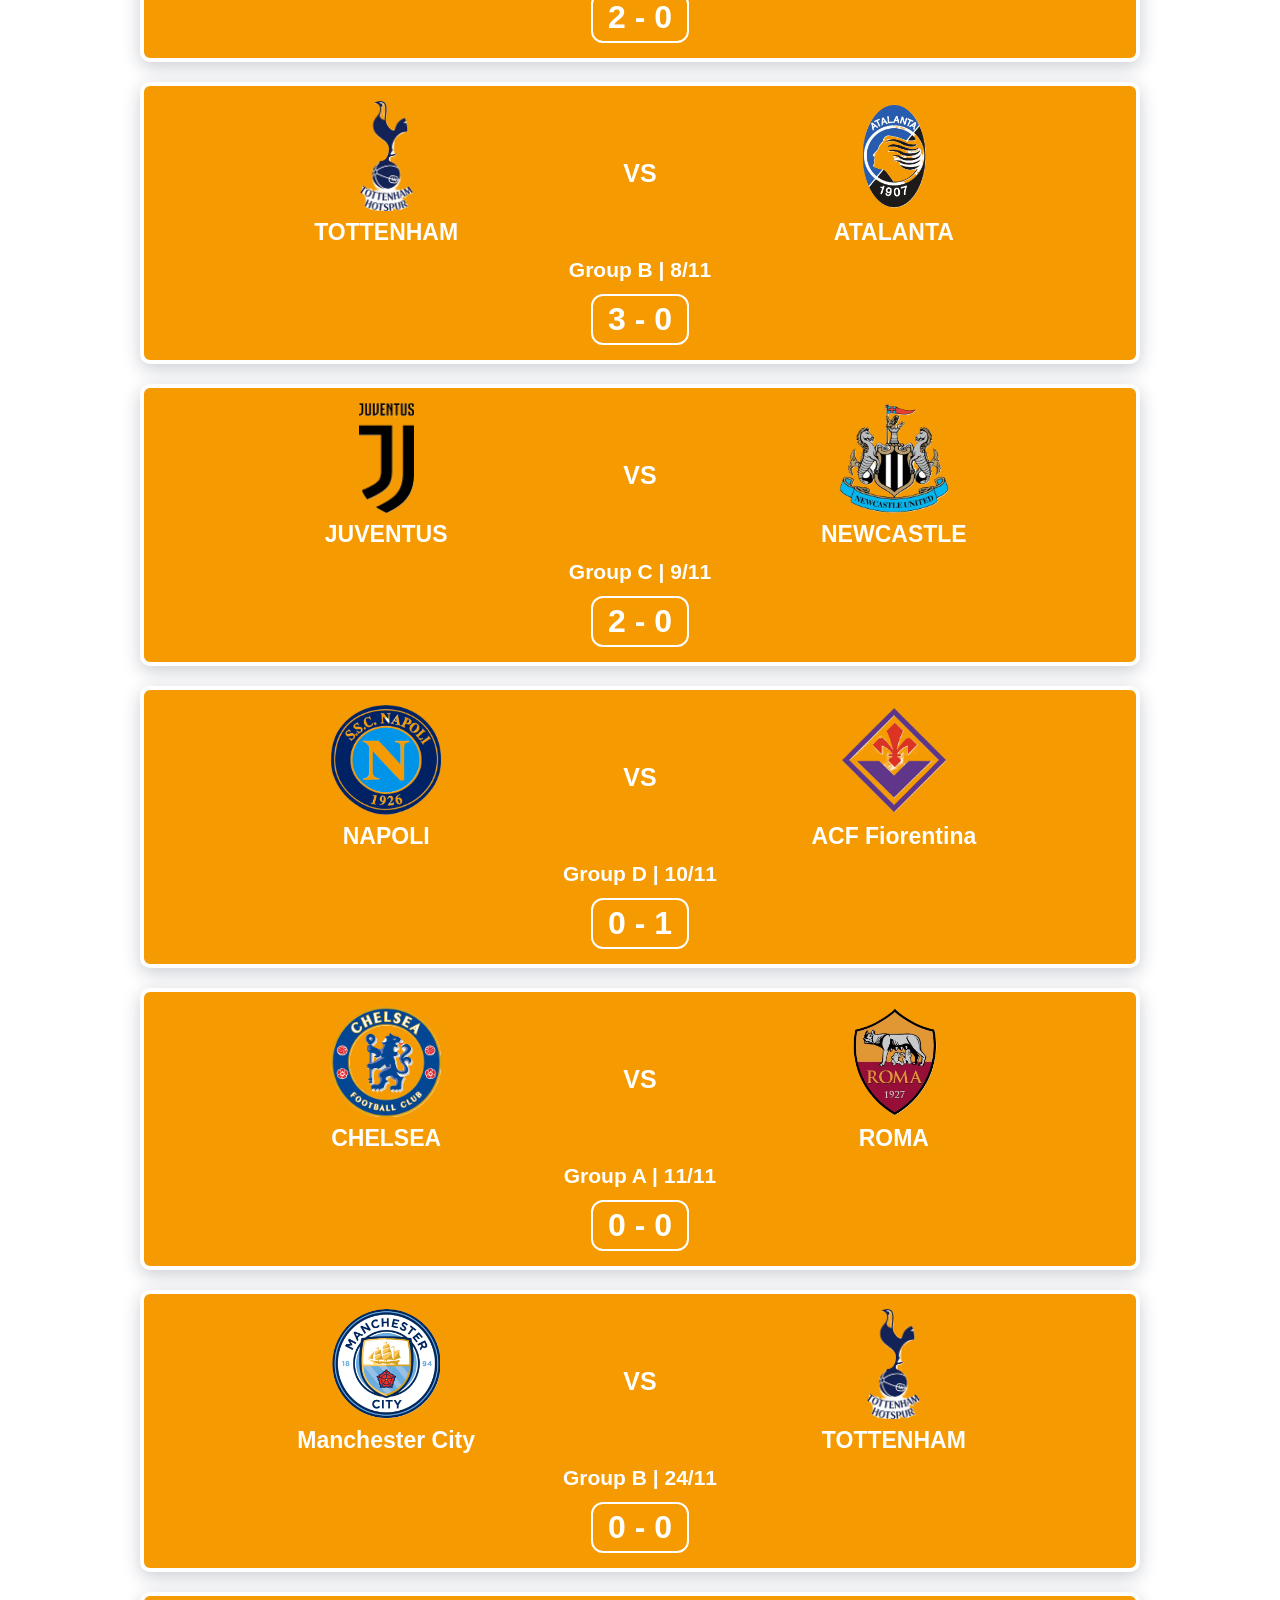
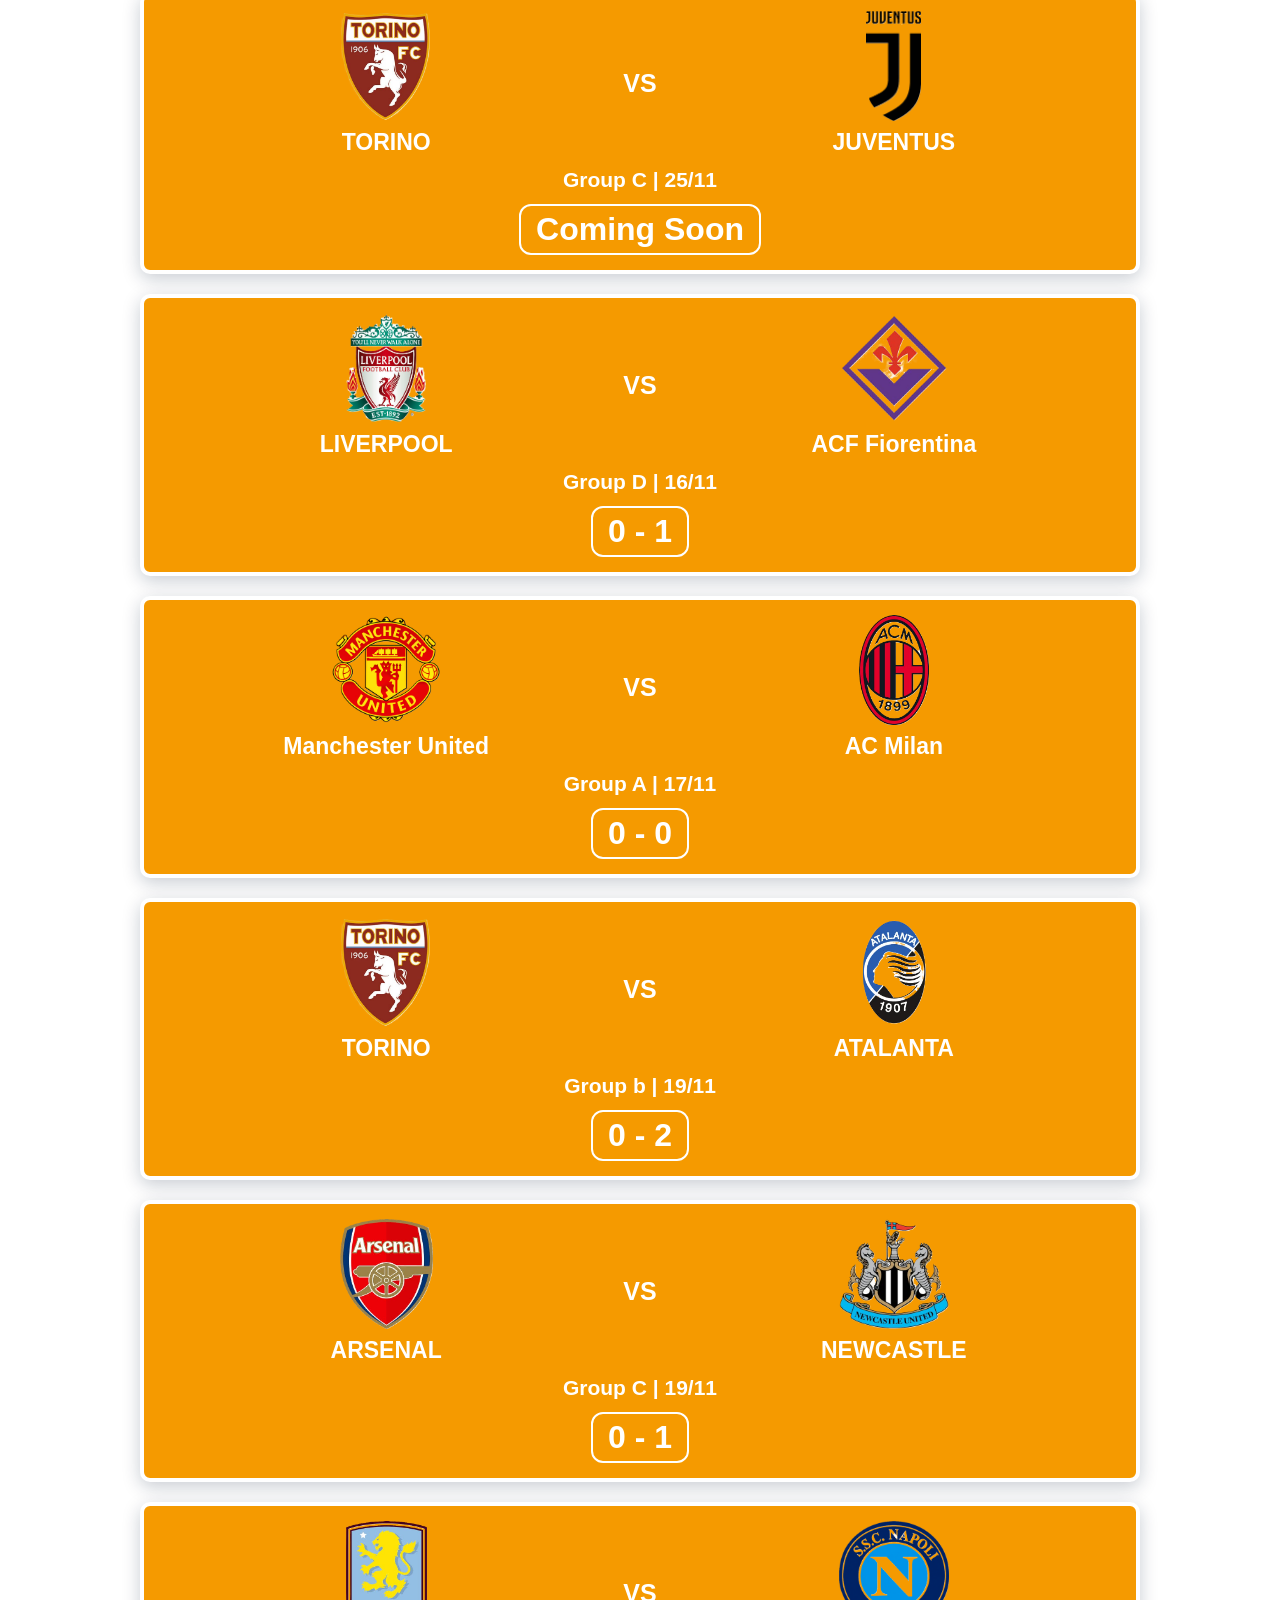
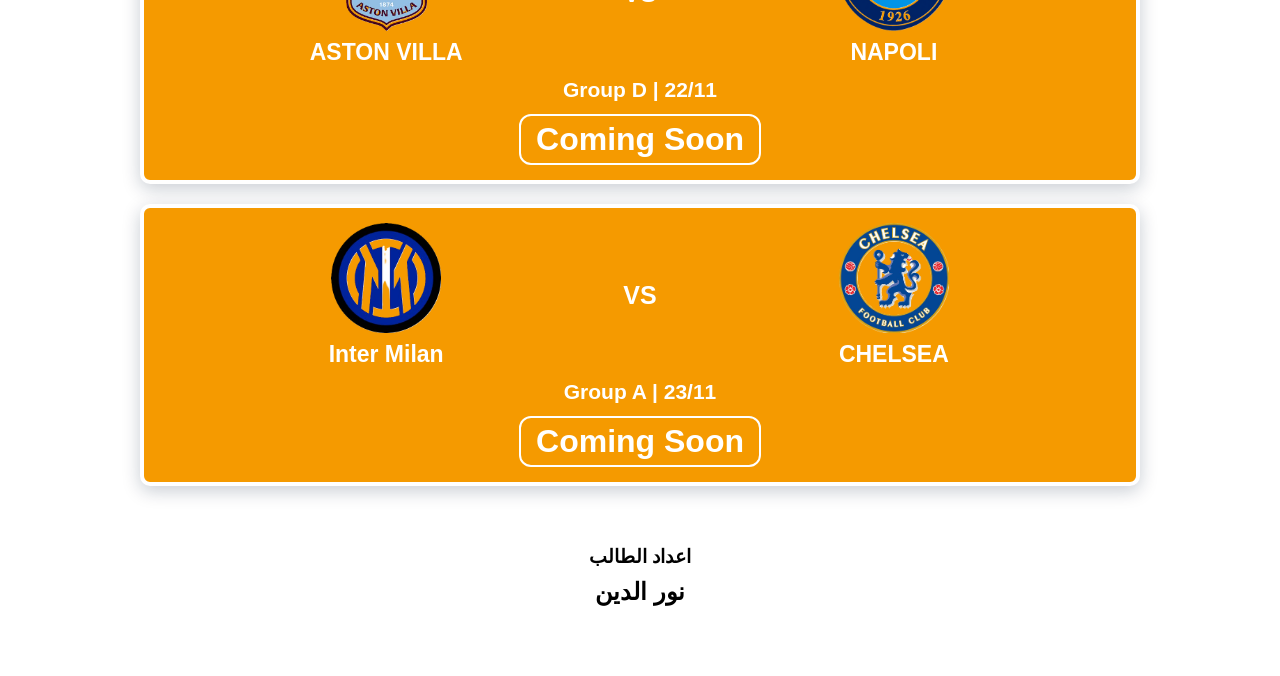
==== commit 8eeaa5ec: "Add files via upload" ====
--- a/index.html
+++ b/index.html
@@ -1,400 +1,400 @@
-<!DOCTYPE html>
-<html lang="en">
-<head>
-    <meta charset="UTF-8">
-    <meta name="viewport" content="width=device-width, initial-scale=1.0">
-    <title>Football Championship EZZ STEEL</title>
-    <link rel="stylesheet" href="index.css">
-    <link rel="icon"
-          type="image/svg+xml"
-          href="icon.svg">
-
-<body>
-
-   
-    <input type="checkbox" id="menu">
-
-    <label for="menu" class="menu-btn">☰</label>
-
-    <div class="sidebar">
-      <ul>
-             <li class="logo"><img src="icon.png" alt="Logo"></li>
-            <li><a href="index.html">Home</a></li>
-            <li><a href="index2.html">League Standings Table</a></li>
-            <li><a href="index3.html">teams</a></li>
-        </ul>
-    </div>
-
-    
-    <main class="main-content">
-
-        <header class="page-header">
-            <h1>Football Championship</h1>
-            <h3>Ezz Steel</h3>
-        </header>
-        
-        <section class="match-card">
-            <div class="teams">
-                <div class="team">
-                    <img src="ROMA1.png" alt="Roma"
-                    title="الليثي محمد&#10;ادهم محمد&#10;عبدالرحمن جمعه&#10;امير ابراهيم&#10;اسلام محمد&#10;حمزه محمد">
-                    <h4>ROMA</h4>
-                </div>
-
-                <h2 class="vs">VS</h2>
-
-                <div class="team">
-                    <img src="Manchester United.png" alt="Manchester United"
-                    title="حسن محمد&#10;على محمد علي&#10;جاسر عادل&#10;امجد محمود محمد&#10;مالك حسن&#10;ادم ابراهيم">
-                    <h4>Manchester United</h4>
-                </div>
-            </div>
-
-            <h4 class="group">Group A | 1/11</h4>
-            <h2 class="score">0 - 2</h2>
-        </section>
-        
-        <section class="match-card">
-            <div class="teams">
-                <div class="team">
-                    <img src="Manchester City.png" alt="Manchester City"
-                    title="انس محمد&#10;علي محمد&#10;محمود احمد&#10;محمد صبري&#10;محمد عبدالله&#10;عمر رجب&#10;مصطفي ايمن">
-                    <h4>Manchester City</h4>
-                </div>
-
-                <h2 class="vs">VS</h2>
-
-                <div class="team">
-                    <img src="TORINO.png" alt="Torino"
-                    title="محمد احمد محمد&#10;معاذ محمد&#10;عبدالعزيز كمال&#10;عمر سامح&#10;عمر عبدالناصر&#10;عمر ابراهيم&#10;عمر احمد عزمي">
-                    <h4>TORINO</h4>
-                </div>
-            </div>
-
-            <h4 class="group">Group B | 2/11</h4>
-            <h2 class="score">2 - 0</h2>
-        </section>
-       
-        <section class="match-card">
-            <div class="teams">
-                <div class="team">
-                    <img src="ARSENAL.png" alt="Arsenal"
-                    title="احمد عماد&#10;ابراهيم علاء&#10;احمد محمد حماده&#10;احمد ايمن&#10;احمد حسام&#10;جاسر احمد">
-                    <h4>ARSENAL</h4>
-                </div>
-
-                <h2 class="vs">VS</h2>
-
-                <div class="team">
-                    <img src="BRIGHTON.png" alt="Brighton"
-                    title="فارس سعيد&#10;يوسف علاء&#10;معاذ حسين&#10;محمد عابدين&#10;مصطفي علي فتحي&#10;ادم عمرو">
-                    <h4>BRIGHTON</h4>
-                </div>
-            </div>
-
-            <h4 class="group">Group C | 3/11</h4>
-            <h2 class="score">0 - 3</h2>
-        </section>
-        
-        <section class="match-card">
-            <div class="teams">
-                <div class="team">
-                    <img src="LIVERPOOL.png" alt="Liverpool"
-                    title="ادهم طاهر&#10;اياد محمد&#10;اسماعيل محمد&#10;جبريل حسام&#10;سيف جابر&#10;احمد محمود&#10;انس على">
-                    <h4>LIVERPOOL</h4>
-                </div>
-
-                <h2 class="vs">VS</h2>
-
-                <div class="team">
-                    <img src="ASTON VILLA.png" alt="Aston Villa"
-                    title="عمر محارب&#10;مصطفى على مصطفي&#10;فواد محمد&#10;فارس يوسف&#10;مهند مصطفي&#10;فارس عبدالحليم">
-                    <h4>ASTON VILLA</h4>
-                </div>
-            </div>
-
-            <h4 class="group">Group D | 4/11</h4>
-            <h2 class="score">1 - 0</h2>
-        </section>
-        
-        <section class="match-card">
-            <div class="teams">
-                <div class="team">
-                    <img src="AC Milan.png" alt="AC Milan"
-                    title="ادهم علي سيد&#10;ابراهيم يوسف&#10;ادهم محمود&#10;عبدالرحمن احمد&#10;سيف سامح&#10;انس محمد&#10;عبدالرحمن رضا">
-                    <h4>AC Milan</h4>
-                </div>
-
-                <h2 class="vs">VS</h2>
-
-                <div class="team">
-                    <img src="Inter Milan.png" alt="Inter Milan"
-                    title="ادهم قابيل&#10;اياد محمد&#10;احمد ايمن&#10;احمد عثمان&#10;احمد اسلام&#10;احمد سامح">
-                    <h4>Inter Milan</h4>
-                </div>
-            </div>
-
-            <h4 class="group">Group A | 5/11</h4>
-            <h2 class="score">2 - 0</h2>
-        </section>
-        
-        <section class="match-card">
-            <div class="teams">
-                <div class="team">
-                    <img src="TOTTENHAM.png" alt="Tottenham"
-                    title="فارس اسلام&#10;فارس محمد&#10;زياد ياسر&#10;زياد محمد&#10;محمد يحي">
-                    <h4>TOTTENHAM</h4>
-                </div>
-
-                <h2 class="vs">VS</h2>
-
-                <div class="team">
-                    <img src="ATALANTA.png" alt="Atalanta"
-                    title="محمد جابر ابراهيم&#10;مصطفي محمد&#10;معاذ حسني&#10;مالك محمد&#10;فضل محمد&#10;ياسين نصر">
-                    <h4>ATALANTA</h4>
-                </div>
-            </div>
-
-            <h4 class="group">Group B | 8/11</h4>
-            <h2 class="score">3 - 0</h2>
-        </section>
-       
-        <section class="match-card">
-            <div class="teams">
-                <div class="team">
-                    <img src="JUDENTUS.png" alt="Juventus"
-                    title="ابراهيم رشدی&#10;ابراهيم سيد&#10;احمد عبدالعزيز&#10;احمد سامح&#10;مكاری حسنى&#10;ادهم محمد جابر">
-                    <h4>JUVENTUS</h4>
-                </div>
-
-                <h2 class="vs">VS</h2>
-
-                <div class="team">
-                    <img src="NEWCASTLE.png" alt="Newcastle"
-                    title="يوسف علي&#10;كریم اشرف&#10;مصطفي ابراهيم&#10;يوسف احمد&#10;مروان احمد&#10;ياسين عادل">
-                    <h4>NEWCASTLE</h4>
-                </div>
-            </div>
-
-            <h4 class="group">Group C | 9/11</h4>
-            <h2 class="score">2 - 0</h2>
-        </section>
-      
-        <section class="match-card">
-            <div class="teams">
-                <div class="team">
-                    <img src="NAPOLI.png" alt="Napoli"
-                    title="عبيده شريف&#10;على اشرف&#10;فارس نبيل&#10;حمزه احمد&#10;محمد المعز&#10;عبدالله شريف&#10;خلف محمود خلف">
-                    <h4>NAPOLI</h4>
-                </div>
-
-                <h2 class="vs">VS</h2>
-
-                <div class="team">
-                    <img src="ACF Fiorentina.png" alt="Fiorentina"
-                    title="ياسين حسام&#10;محمد مصطفي&#10;احمد كمال&#10;يوسف حماده&#10;ياسين احمد&#10;محمد نصر">
-                    <h4>ACF Fiorentina</h4>
-                </div>
-            </div>
-
-            <h4 class="group">Group D | 10/11</h4>
-            <h2 class="score">0 - 1</h2>
-        </section>
-       
-        <section class="match-card">
-            <div class="teams">
-                <div class="team">
-                    <img src="CHELSEA.png" alt="Chelsea"
-                    title="محمد احمد محمد&#10;عبدالرحمن محمد&#10;بلال محمود&#10;زياد عمرو&#10;زياد احمد&#10;سيف الله حسام&#10;احمد مصطفي">
-                    <h4>CHELSEA</h4>
-                </div>
-
-                <h2 class="vs">VS</h2>
-
-                <div class="team">
-                    <img src="ROMA1.png" alt="Roma"
-                    title="الليثي محمد&#10;ادهم محمد&#10;عبدالرحمن جمعه&#10;امير ابراهيم&#10;اسلام محمد&#10;حمزه محمد">
-                    <h4>ROMA</h4>
-                </div>
-            </div>
-
-            <h4 class="group">Group A | 11/11</h4>
-            <h2 class="score">0 - 0</h2>
-        </section>
-
-        <section class="match-card">
-            <div class="teams">
-                <div class="team">
-                    <img src="Manchester City.png" alt="Manchester City"
-                    title="انس محمد&#10;علي محمد&#10;محمود احمد&#10;محمد صبري&#10;محمد عبدالله&#10;عمر رجب&#10;مصطفي ايمن">
-                    <h4>Manchester City</h4>
-                </div>
-
-                <h2 class="vs">VS</h2>
-
-                <div class="team">
-                    <img src="TOTTENHAM.png" alt="Tottenham"
-                    title="فارس اسلام&#10;فارس محمد&#10;زياد ياسر&#10;زياد محمد&#10;محمد يحي">
-                    <h4>TOTTENHAM</h4>
-                </div>
-            </div>
-
-            <h4 class="group">Group B | 24/11</h4>
-            <h2 class="score">0 - 0</h2>
-        </section>
-
-        <section class="match-card">
-            <div class="teams">
-                <div class="team">
-                    <img src="TORINO.png" alt="Torino"
-                    title="محمد احمد محمد&#10;معاذ محمد&#10;عبدالعزيز كمال&#10;عمر سامح&#10;عمر عبدالناصر&#10;عمر ابراهيم&#10;عمر احمد عزمي">
-                    <h4>TORINO</h4>
-                </div>
-
-                <h2 class="vs">VS</h2>
-
-                <div class="team">
-                    <img src="JUDENTUS.png" alt="Juventus"
-                    title="ابراهيم رشدی&#10;ابراهيم سيد&#10;احمد عبدالعزيز&#10;احمد سامح&#10;مكاری حسنى&#10;ادهم محمد جابر">
-                    <h4>JUVENTUS</h4>
-                </div>
-            </div>
-
-            <h4 class="group">Group C | 25/11</h4>
-            <h2 class="score">Coming Soon</h2>
-        </section>
-
-        <section class="match-card">
-            <div class="teams">
-                <div class="team">
-                    <img src="LIVERPOOL.png" alt="Liverpool"
-                    title="ادهم طاهر&#10;اياد محمد&#10;اسماعيل محمد&#10;جبريل حسام&#10;سيف جابر&#10;احمد محمود&#10;انس على">
-                    <h4>LIVERPOOL</h4>
-                </div>
-
-                <h2 class="vs">VS</h2>
-
-                <div class="team">
-                    <img src="ACF Fiorentina.png" alt="Fiorentina"
-                    title="ياسين حسام&#10;محمد مصطفي&#10;احمد كمال&#10;يوسف حماده&#10;ياسين احمد&#10;محمد نصر">
-                    <h4>ACF Fiorentina</h4>
-                </div>
-            </div>
-
-            <h4 class="group">Group D | 16/11</h4>
-            <h2 class="score">0 - 1</h2>
-        </section>
-        
-        <section class="match-card">
-            <div class="teams">
-                <div class="team">
-                    <img src="Manchester United.png" alt="Manchester United"
-                    title="حسن محمد&#10;على محمد علي&#10;جاسر عادل&#10;امجد محمود محمد&#10;مالك حسن&#10;ادم ابراهيم">
-                    <h4>Manchester United</h4>
-                </div>
-
-                <h2 class="vs">VS</h2>
-                <div class="team">
-                    <img src="AC Milan.png" alt="AC Milan"
-                    title="ادهم علي سيد&#10;ابراهيم يوسف&#10;ادهم محمود&#10;عبدالرحمن احمد&#10;سيف سامح&#10;انس محمد&#10;عبدالرحمن رضا">
-                    <h4>AC Milan</h4>
-                </div>
-            </div>
-
-            <h4 class="group">Group A | 17/11</h4>
-            <h2 class="score">0 - 0</h2>
-        </section>
-        <section class="match-card">
-            <div class="teams">
-                <div class="team">
-                    <img src="TORINO.png" alt="TORINO"
-                    title="احمد عماد&#10;ابراهيم علاء&#10;احمد محمد حماده&#10;احمد ايمن&#10;احمد حسام&#10;جاسر احمد">
-                    <h4>TORINO</h4>
-                </div>
-
-                <h2 class="vs">VS</h2>
-
-                <div class="team">
-                    <img src="ATALANTA.png" alt="ATALANTA"
-                    title="يوسف علي&#10;كریم اشرف&#10;مصطفي ابراهيم&#10;يوسف احمد&#10;مروان احمد&#10;ياسين عادل">
-                    <h4>ATALANTA</h4>
-                </div>
-            </div>
-
-            <h4 class="group">Group b | 19/11</h4>
-            <h2 class="score">0 - 2</h2>
-        </section>
-        <section class="match-card">
-            <div class="teams">
-                <div class="team">
-                    <img src="ARSENAL.png" alt="Arsenal"
-                    title="احمد عماد&#10;ابراهيم علاء&#10;احمد محمد حماده&#10;احمد ايمن&#10;احمد حسام&#10;جاسر احمد">
-                    <h4>ARSENAL</h4>
-                </div>
-
-                <h2 class="vs">VS</h2>
-
-                <div class="team">
-                    <img src="NEWCASTLE.png" alt="Newcastle"
-                    title="يوسف علي&#10;كریم اشرف&#10;مصطفي ابراهيم&#10;يوسف احمد&#10;مروان احمد&#10;ياسين عادل">
-                    <h4>NEWCASTLE</h4>
-                </div>
-            </div>
-
-            <h4 class="group">Group C | 19/11</h4>
-            <h2 class="score">0 - 1</h2>
-        </section>
-        
-        <section class="match-card">
-            <div class="teams">
-                <div class="team">
-                    <img src="ASTON VILLA.png" alt="Aston Villa"
-                    title="عمر محارب&#10;مصطفى على مصطفي&#10;فواد محمد&#10;فارس يوسف&#10;مهند مصطفي&#10;فارس عبدالحليم">
-                    <h4>ASTON VILLA</h4>
-                </div>
-
-                <h2 class="vs">VS</h2>
-
-                <div class="team">
-                    <img src="NAPOLI.png" alt="Napoli"
-                    title="عبيده شريف&#10;على اشرف&#10;فارس نبيل&#10;حمزه احمد&#10;محمد المعز&#10;عبدالله شريف&#10;خلف محمود خلف">
-                    <h4>NAPOLI</h4>
-                </div>
-            </div>
-
-            <h4 class="group">Group D | 22/11</h4>
-            <h2 class="score">Coming Soon</h2>
-        </section>
-
-       
-        <section class="match-card">
-            <div class="teams">
-                <div class="team">
-                    <img src="Inter Milan.png" alt="Inter Milan"
-                    title="ادهم قابيل&#10;اياد محمد&#10;احمد ايمن&#10;احمد عثمان&#10;احمد اسلام&#10;احمد سامح">
-                    <h4>Inter Milan</h4>
-                </div>
-
-                <h2 class="vs">VS</h2>
-
-                <div class="team">
-                    <img src="CHELSEA.png" alt="Chelsea"
-                    title="محمد احمد محمد&#10;عبدالرحمن محمد&#10;بلال محمود&#10;زياد عمرو&#10;زياد احمد&#10;سيف الله حسام&#10;احمد مصطفي">
-                    <h4>CHELSEA</h4>
-                </div>
-            </div>
-
-            <h4 class="group">Group A | 23/11</h4>
-            <h2 class="score">Coming Soon</h2>
-        </section>
-
-        
-        <footer class="footer">
-            <h3>اعداد الطالب</h3>
-            <h2>نور الدين</h2>
-        </footer>
-
-    </main>
-
-</body>
-</html>
+<!DOCTYPE html>
+<html lang="en">
+<head>
+    <meta charset="UTF-8">
+    <meta name="viewport" content="width=device-width, initial-scale=1.0">
+    <title>Football Championship EZZ STEEL</title>
+    <link rel="stylesheet" href="index.css">
+    <link rel="icon"
+          type="image/svg+xml"
+          href="icon.svg">
+</head>
+<body>
+
+   
+    <input type="checkbox" id="menu">
+
+    <label for="menu" class="menu-btn">☰</label>
+
+    <div class="sidebar">
+      <ul>
+             <li class="logo"><img src="icon.png" alt="Logo"></li>
+            <li><a href="index.html">Home</a></li>
+            <li><a href="index2.html">League Standings Table</a></li>
+            <li><a href="index3.html">teams</a></li>
+        </ul>
+    </div>
+
+    
+    <main class="main-content">
+
+        <header class="page-header">
+            <h1>Football Championship</h1>
+            <h3>Ezz Steel</h3>
+        </header>
+        
+        <section class="match-card">
+            <div class="teams">
+                <div class="team">
+                    <img src="ROMA1.png" alt="Roma"
+                    title="الليثي محمد&#10;ادهم محمد&#10;عبدالرحمن جمعه&#10;امير ابراهيم&#10;اسلام محمد&#10;حمزه محمد">
+                    <h4>ROMA</h4>
+                </div>
+
+                <h2 class="vs">VS</h2>
+
+                <div class="team">
+                    <img src="Manchester United.png" alt="Manchester United"
+                    title="حسن محمد&#10;على محمد علي&#10;جاسر عادل&#10;امجد محمود محمد&#10;مالك حسن&#10;ادم ابراهيم">
+                    <h4>Manchester United</h4>
+                </div>
+            </div>
+
+            <h4 class="group">Group A | 1/11</h4>
+            <h2 class="score">0 - 2</h2>
+        </section>
+        
+        <section class="match-card">
+            <div class="teams">
+                <div class="team">
+                    <img src="Manchester City.png" alt="Manchester City"
+                    title="انس محمد&#10;علي محمد&#10;محمود احمد&#10;محمد صبري&#10;محمد عبدالله&#10;عمر رجب&#10;مصطفي ايمن">
+                    <h4>Manchester City</h4>
+                </div>
+
+                <h2 class="vs">VS</h2>
+
+                <div class="team">
+                    <img src="TORINO.png" alt="Torino"
+                    title="محمد احمد محمد&#10;معاذ محمد&#10;عبدالعزيز كمال&#10;عمر سامح&#10;عمر عبدالناصر&#10;عمر ابراهيم&#10;عمر احمد عزمي">
+                    <h4>TORINO</h4>
+                </div>
+            </div>
+
+            <h4 class="group">Group B | 2/11</h4>
+            <h2 class="score">2 - 0</h2>
+        </section>
+       
+        <section class="match-card">
+            <div class="teams">
+                <div class="team">
+                    <img src="ARSENAL.png" alt="Arsenal"
+                    title="احمد عماد&#10;ابراهيم علاء&#10;احمد محمد حماده&#10;احمد ايمن&#10;احمد حسام&#10;جاسر احمد">
+                    <h4>ARSENAL</h4>
+                </div>
+
+                <h2 class="vs">VS</h2>
+
+                <div class="team">
+                    <img src="BRIGHTON.png" alt="Brighton"
+                    title="فارس سعيد&#10;يوسف علاء&#10;معاذ حسين&#10;محمد عابدين&#10;مصطفي علي فتحي&#10;ادم عمرو">
+                    <h4>BRIGHTON</h4>
+                </div>
+            </div>
+
+            <h4 class="group">Group C | 3/11</h4>
+            <h2 class="score">0 - 3</h2>
+        </section>
+        
+        <section class="match-card">
+            <div class="teams">
+                <div class="team">
+                    <img src="LIVERPOOL.png" alt="Liverpool"
+                    title="ادهم طاهر&#10;اياد محمد&#10;اسماعيل محمد&#10;جبريل حسام&#10;سيف جابر&#10;احمد محمود&#10;انس على">
+                    <h4>LIVERPOOL</h4>
+                </div>
+
+                <h2 class="vs">VS</h2>
+
+                <div class="team">
+                    <img src="ASTON VILLA.png" alt="Aston Villa"
+                    title="عمر محارب&#10;مصطفى على مصطفي&#10;فواد محمد&#10;فارس يوسف&#10;مهند مصطفي&#10;فارس عبدالحليم">
+                    <h4>ASTON VILLA</h4>
+                </div>
+            </div>
+
+            <h4 class="group">Group D | 4/11</h4>
+            <h2 class="score">1 - 0</h2>
+        </section>
+        
+        <section class="match-card">
+            <div class="teams">
+                <div class="team">
+                    <img src="AC Milan.png" alt="AC Milan"
+                    title="ادهم علي سيد&#10;ابراهيم يوسف&#10;ادهم محمود&#10;عبدالرحمن احمد&#10;سيف سامح&#10;انس محمد&#10;عبدالرحمن رضا">
+                    <h4>AC Milan</h4>
+                </div>
+
+                <h2 class="vs">VS</h2>
+
+                <div class="team">
+                    <img src="Inter Milan.png" alt="Inter Milan"
+                    title="ادهم قابيل&#10;اياد محمد&#10;احمد ايمن&#10;احمد عثمان&#10;احمد اسلام&#10;احمد سامح">
+                    <h4>Inter Milan</h4>
+                </div>
+            </div>
+
+            <h4 class="group">Group A | 5/11</h4>
+            <h2 class="score">2 - 0</h2>
+        </section>
+        
+        <section class="match-card">
+            <div class="teams">
+                <div class="team">
+                    <img src="TOTTENHAM.png" alt="Tottenham"
+                    title="فارس اسلام&#10;فارس محمد&#10;زياد ياسر&#10;زياد محمد&#10;محمد يحي">
+                    <h4>TOTTENHAM</h4>
+                </div>
+
+                <h2 class="vs">VS</h2>
+
+                <div class="team">
+                    <img src="ATALANTA.png" alt="Atalanta"
+                    title="محمد جابر ابراهيم&#10;مصطفي محمد&#10;معاذ حسني&#10;مالك محمد&#10;فضل محمد&#10;ياسين نصر">
+                    <h4>ATALANTA</h4>
+                </div>
+            </div>
+
+            <h4 class="group">Group B | 8/11</h4>
+            <h2 class="score">3 - 0</h2>
+        </section>
+       
+        <section class="match-card">
+            <div class="teams">
+                <div class="team">
+                    <img src="JUDENTUS.png" alt="Juventus"
+                    title="ابراهيم رشدی&#10;ابراهيم سيد&#10;احمد عبدالعزيز&#10;احمد سامح&#10;مكاری حسنى&#10;ادهم محمد جابر">
+                    <h4>JUVENTUS</h4>
+                </div>
+
+                <h2 class="vs">VS</h2>
+
+                <div class="team">
+                    <img src="NEWCASTLE.png" alt="Newcastle"
+                    title="يوسف علي&#10;كریم اشرف&#10;مصطفي ابراهيم&#10;يوسف احمد&#10;مروان احمد&#10;ياسين عادل">
+                    <h4>NEWCASTLE</h4>
+                </div>
+            </div>
+
+            <h4 class="group">Group C | 9/11</h4>
+            <h2 class="score">2 - 0</h2>
+        </section>
+      
+        <section class="match-card">
+            <div class="teams">
+                <div class="team">
+                    <img src="NAPOLI.png" alt="Napoli"
+                    title="عبيده شريف&#10;على اشرف&#10;فارس نبيل&#10;حمزه احمد&#10;محمد المعز&#10;عبدالله شريف&#10;خلف محمود خلف">
+                    <h4>NAPOLI</h4>
+                </div>
+
+                <h2 class="vs">VS</h2>
+
+                <div class="team">
+                    <img src="ACF Fiorentina.png" alt="Fiorentina"
+                    title="ياسين حسام&#10;محمد مصطفي&#10;احمد كمال&#10;يوسف حماده&#10;ياسين احمد&#10;محمد نصر">
+                    <h4>ACF Fiorentina</h4>
+                </div>
+            </div>
+
+            <h4 class="group">Group D | 10/11</h4>
+            <h2 class="score">0 - 1</h2>
+        </section>
+       
+        <section class="match-card">
+            <div class="teams">
+                <div class="team">
+                    <img src="CHELSEA.png" alt="Chelsea"
+                    title="محمد احمد محمد&#10;عبدالرحمن محمد&#10;بلال محمود&#10;زياد عمرو&#10;زياد احمد&#10;سيف الله حسام&#10;احمد مصطفي">
+                    <h4>CHELSEA</h4>
+                </div>
+
+                <h2 class="vs">VS</h2>
+
+                <div class="team">
+                    <img src="ROMA1.png" alt="Roma"
+                    title="الليثي محمد&#10;ادهم محمد&#10;عبدالرحمن جمعه&#10;امير ابراهيم&#10;اسلام محمد&#10;حمزه محمد">
+                    <h4>ROMA</h4>
+                </div>
+            </div>
+
+            <h4 class="group">Group A | 11/11</h4>
+            <h2 class="score">0 - 0</h2>
+        </section>
+
+        <section class="match-card">
+            <div class="teams">
+                <div class="team">
+                    <img src="Manchester City.png" alt="Manchester City"
+                    title="انس محمد&#10;علي محمد&#10;محمود احمد&#10;محمد صبري&#10;محمد عبدالله&#10;عمر رجب&#10;مصطفي ايمن">
+                    <h4>Manchester City</h4>
+                </div>
+
+                <h2 class="vs">VS</h2>
+
+                <div class="team">
+                    <img src="TOTTENHAM.png" alt="Tottenham"
+                    title="فارس اسلام&#10;فارس محمد&#10;زياد ياسر&#10;زياد محمد&#10;محمد يحي">
+                    <h4>TOTTENHAM</h4>
+                </div>
+            </div>
+
+            <h4 class="group">Group B | 24/11</h4>
+            <h2 class="score">0 - 0</h2>
+        </section>
+
+        <section class="match-card">
+            <div class="teams">
+                <div class="team">
+                    <img src="TORINO.png" alt="Torino"
+                    title="محمد احمد محمد&#10;معاذ محمد&#10;عبدالعزيز كمال&#10;عمر سامح&#10;عمر عبدالناصر&#10;عمر ابراهيم&#10;عمر احمد عزمي">
+                    <h4>TORINO</h4>
+                </div>
+
+                <h2 class="vs">VS</h2>
+
+                <div class="team">
+                    <img src="JUDENTUS.png" alt="Juventus"
+                    title="ابراهيم رشدی&#10;ابراهيم سيد&#10;احمد عبدالعزيز&#10;احمد سامح&#10;مكاری حسنى&#10;ادهم محمد جابر">
+                    <h4>JUVENTUS</h4>
+                </div>
+            </div>
+
+            <h4 class="group">Group C | 25/11</h4>
+            <h2 class="score">Coming Soon</h2>
+        </section>
+
+        <section class="match-card">
+            <div class="teams">
+                <div class="team">
+                    <img src="LIVERPOOL.png" alt="Liverpool"
+                    title="ادهم طاهر&#10;اياد محمد&#10;اسماعيل محمد&#10;جبريل حسام&#10;سيف جابر&#10;احمد محمود&#10;انس على">
+                    <h4>LIVERPOOL</h4>
+                </div>
+
+                <h2 class="vs">VS</h2>
+
+                <div class="team">
+                    <img src="ACF Fiorentina.png" alt="Fiorentina"
+                    title="ياسين حسام&#10;محمد مصطفي&#10;احمد كمال&#10;يوسف حماده&#10;ياسين احمد&#10;محمد نصر">
+                    <h4>ACF Fiorentina</h4>
+                </div>
+            </div>
+
+            <h4 class="group">Group D | 16/11</h4>
+            <h2 class="score">0 - 1</h2>
+        </section>
+        
+        <section class="match-card">
+            <div class="teams">
+                <div class="team">
+                    <img src="Manchester United.png" alt="Manchester United"
+                    title="حسن محمد&#10;على محمد علي&#10;جاسر عادل&#10;امجد محمود محمد&#10;مالك حسن&#10;ادم ابراهيم">
+                    <h4>Manchester United</h4>
+                </div>
+
+                <h2 class="vs">VS</h2>
+                <div class="team">
+                    <img src="AC Milan.png" alt="AC Milan"
+                    title="ادهم علي سيد&#10;ابراهيم يوسف&#10;ادهم محمود&#10;عبدالرحمن احمد&#10;سيف سامح&#10;انس محمد&#10;عبدالرحمن رضا">
+                    <h4>AC Milan</h4>
+                </div>
+            </div>
+
+            <h4 class="group">Group A | 17/11</h4>
+            <h2 class="score">0 - 0</h2>
+        </section>
+        <section class="match-card">
+            <div class="teams">
+                <div class="team">
+                    <img src="TORINO.png" alt="TORINO"
+                    title="احمد عماد&#10;ابراهيم علاء&#10;احمد محمد حماده&#10;احمد ايمن&#10;احمد حسام&#10;جاسر احمد">
+                    <h4>TORINO</h4>
+                </div>
+
+                <h2 class="vs">VS</h2>
+
+                <div class="team">
+                    <img src="ATALANTA.png" alt="ATALANTA"
+                    title="يوسف علي&#10;كریم اشرف&#10;مصطفي ابراهيم&#10;يوسف احمد&#10;مروان احمد&#10;ياسين عادل">
+                    <h4>ATALANTA</h4>
+                </div>
+            </div>
+
+            <h4 class="group">Group b | 19/11</h4>
+            <h2 class="score">0 - 2</h2>
+        </section>
+        <section class="match-card">
+            <div class="teams">
+                <div class="team">
+                    <img src="ARSENAL.png" alt="Arsenal"
+                    title="احمد عماد&#10;ابراهيم علاء&#10;احمد محمد حماده&#10;احمد ايمن&#10;احمد حسام&#10;جاسر احمد">
+                    <h4>ARSENAL</h4>
+                </div>
+
+                <h2 class="vs">VS</h2>
+
+                <div class="team">
+                    <img src="NEWCASTLE.png" alt="Newcastle"
+                    title="يوسف علي&#10;كریم اشرف&#10;مصطفي ابراهيم&#10;يوسف احمد&#10;مروان احمد&#10;ياسين عادل">
+                    <h4>NEWCASTLE</h4>
+                </div>
+            </div>
+
+            <h4 class="group">Group C | 19/11</h4>
+            <h2 class="score">0 - 1</h2>
+        </section>
+        
+        <section class="match-card">
+            <div class="teams">
+                <div class="team">
+                    <img src="ASTON VILLA.png" alt="Aston Villa"
+                    title="عمر محارب&#10;مصطفى على مصطفي&#10;فواد محمد&#10;فارس يوسف&#10;مهند مصطفي&#10;فارس عبدالحليم">
+                    <h4>ASTON VILLA</h4>
+                </div>
+
+                <h2 class="vs">VS</h2>
+
+                <div class="team">
+                    <img src="NAPOLI.png" alt="Napoli"
+                    title="عبيده شريف&#10;على اشرف&#10;فارس نبيل&#10;حمزه احمد&#10;محمد المعز&#10;عبدالله شريف&#10;خلف محمود خلف">
+                    <h4>NAPOLI</h4>
+                </div>
+            </div>
+
+            <h4 class="group">Group D | 22/11</h4>
+            <h2 class="score">Coming Soon</h2>
+        </section>
+
+       
+        <section class="match-card">
+            <div class="teams">
+                <div class="team">
+                    <img src="Inter Milan.png" alt="Inter Milan"
+                    title="ادهم قابيل&#10;اياد محمد&#10;احمد ايمن&#10;احمد عثمان&#10;احمد اسلام&#10;احمد سامح">
+                    <h4>Inter Milan</h4>
+                </div>
+
+                <h2 class="vs">VS</h2>
+
+                <div class="team">
+                    <img src="CHELSEA.png" alt="Chelsea"
+                    title="محمد احمد محمد&#10;عبدالرحمن محمد&#10;بلال محمود&#10;زياد عمرو&#10;زياد احمد&#10;سيف الله حسام&#10;احمد مصطفي">
+                    <h4>CHELSEA</h4>
+                </div>
+            </div>
+
+            <h4 class="group">Group A | 23/11</h4>
+            <h2 class="score">Coming Soon</h2>
+        </section>
+
+        
+        <footer class="footer">
+            <h3>اعداد الطالب</h3>
+            <h2>نور الدين</h2>
+        </footer>
+
+    </main>
+
+</body>
+</html>
--- a/index.css
+++ b/index.css
@@ -1,389 +1,355 @@
-* {
-    margin: 0;
-    padding: 0;
-    box-sizing: border-box;
-}
-
-body {
-    width: 100%;
-    min-height: 100vh;
-    background-color: rgb(0, 47, 215);
-    background-image: url("ba.jpg");
-    background-repeat: repeat;
-    font-family: Arial, sans-serif;
-    overflow-x: hidden;
-}
-
-
-
-#menu {
-    display: none;
-}
-
-.menu-btn {
-    position: fixed;
-    top: 15px;
-    left: 15px;
-    font-size: 30px;
-    color: #00d5ff;
-    cursor: pointer;
-    z-index: 100;
-    padding: 5px;
-}
-
-
-
-.sidebar {
-    width: 280px;
-    height: 100vh;
-    background-color: #010247;
-
-    position: fixed;
-    top: 0;
-    left: -300px;
-
-    padding: 25px;
-    transition: 0.4s;
-    z-index: 90;
-
-    overflow-y: auto;
-}
-.sidebar .logo {
-    width: 100%;
-    height: 150px;
-    overflow: hidden;
-    display: flex;
-    justify-content: center;
-    align-items: center;
-    margin-bottom: 20px;
-}
-
-.sidebar .logo img {
-    width: 100%;
-    height: 100%;
-    max-width: 100%;
-    object-fit: contain;
-    display: block;
-}
-
-.sidebar ul {
-    list-style: none;
-}
-
-.sidebar li {
-    margin: 15px 0;
-}
-
-.sidebar a {
-    display: block;
-    color: white;
-    text-decoration: none;
-    font-size: 18px;
-    padding: 12px;
-    border-radius: 8px;
-}
-
-.sidebar a:hover {
-    background-color: #2563eb;
-}
-
-.sidebar .note {
-    color: #00d5ff;
-    padding: 10px;
-}
-
-
-#menu:checked ~ .sidebar {
-    left: 0;
-}
-
-
-
-.main-content {
-    width: 100%;
-    padding: 30px 15px;
-}
-
-
-
-.page-header {
-    text-align: center;
-    margin-bottom: 45px;
-    padding-top: 15px;
-}
-
-.page-header h1 {
-    color: #00d5ff;
-    font-size: 40px;
-    margin-bottom: 8px;
-}
-
-.page-header h3 {
-    color: #00d5ff;
-    font-size: 25px;
-}
-
-
-
-.match-card {
-    width: 85%;
-    max-width: 1000px;
-    min-height: 220px;
-
-    margin: 0 auto 20px;
-    padding: 15px;
-
-    background-color: #010247;
-    border: 8px solid white;
-    border-radius: 8px;
-
-    display: flex;
-    flex-direction: column;
-    justify-content: center;
-    gap: 12px;
-}
-
-
-
-.teams {
-    width: 100%;
-
-    display: grid;
-    grid-template-columns: 1fr auto 1fr;
-    align-items: center;
-    justify-items: center;
-    gap: 10px;
-}
-
-.team {
-    width: 100%;
-    min-width: 0;
-
-    display: flex;
-    flex-direction: column;
-    align-items: center;
-    justify-content: center;
-    text-align: center;
-}
-
-.team img {
-    width: 110px;
-    height: 110px;
-    object-fit: contain;
-}
-
-.team h4 {
-    color: white;
-    font-size: 23px;
-    text-align: center;
-    margin-top: 8px;
-    overflow-wrap: anywhere;
-}
-
-.vs {
-    color: #00d5ff;
-    font-size: 25px;
-}
-
-
-
-.group {
-    color: #00d5ff;
-    font-size: 21px;
-    text-align: center;
-}
-
-
-
-.score {
-    color: white;
-    font-size: 32px;
-    text-align: center;
-    border: 3px solid white;
-    border-radius: 12px;
-    padding: 5px 15px;
-    width: fit-content;
-    max-width: 100%;
-    margin: 0 auto;
-}
-
-
-
-.footer {
-    text-align: center;
-    padding: 30px 10px;
-    margin-top: 20px;
-}
-
-.footer h3,
-.footer h2 {
-    color: #00d5ff;
-    margin: 10px;
-}
-
-
-
-@media screen and (max-width: 900px) {
-
-    .match-card {
-        width: 92%;
-        min-height: 190px;
-    }
-
-    .team img {
-        width: 90px;
-        height: 90px;
-    }
-
-    .team h4 {
-        font-size: 19px;
-    }
-
-    .page-header h1 {
-        font-size: 34px;
-    }
-
-}
-
-
-
-@media screen and (max-width: 600px) {
-
-    .main-content {
-        padding: 15px 5px;
-    }
-
-   
-
-    .page-header {
-        margin-top: 55px;
-        margin-bottom: 30px;
-    }
-
-    .page-header h1 {
-        font-size: 27px;
-    }
-
-    .page-header h3 {
-        font-size: 20px;
-    }
-
-   
-
-    .sidebar {
-        width: 75%;
-        left: -75%;
-        padding: 15px;
-    }
-
-    .sidebar h2 {
-        font-size: 23px;
-    }
-
-    .sidebar a {
-        font-size: 16px;
-    }
-
-    .menu-btn {
-        top: 10px;
-        left: 10px;
-        font-size: 28px;
-    }
-
-    
-
-    .match-card {
-        width: 96%;
-        min-height: 155px;
-
-        padding: 10px 5px;
-        margin-bottom: 15px;
-
-        border: 5px solid white;
-        border-radius: 7px;
-        gap: 8px;
-    }
-
-    
-
-    .teams {
-        gap: 3px;
-        grid-template-columns: minmax(0, 1fr) auto minmax(0, 1fr);
-    }
-
-    .team {
-        min-width: 0;
-    }
-
-    .team img {
-        width: 65px;
-        height: 65px;
-    }
-
-    .team h4 {
-        font-size: 13px;
-        margin-top: 5px;
-        overflow-wrap: anywhere;
-    }
-
-    
-
-    .vs {
-        font-size: 17px;
-    }
-
-    
-
-    .group {
-        font-size: 15px;
-    }
-
-    
-
-    .score {
-        font-size: 22px;
-        padding: 4px 10px;
-        border-width: 2px;
-    }
-
-
-    .footer {
-        padding: 20px 5px;
-    }
-
-    .footer h2 {
-        font-size: 21px;
-    }
-
-    .footer h3 {
-        font-size: 18px;
-    }
-
-}
-
-
-
-@media screen and (max-width: 360px) {
-
-    .team img {
-        width: 52px;
-        height: 52px;
-    }
-
-    .team h4 {
-        font-size: 11px;
-    }
-
-    .vs {
-        font-size: 14px;
-    }
-
-    .score {
-        font-size: 19px;
-    }
-
-    .group {
-        font-size: 13px;
-    }
-
-}
+* {
+    margin: 0;
+    padding: 0;
+    box-sizing: border-box;
+}
+
+body {
+    width: 100%;
+    min-height: 100vh;
+
+    background-image: url("bap.png");
+    background-repeat: no-repeat;
+    background-size: cover;
+    background-position: center center;
+    background-attachment: fixed;
+
+    font-family: Arial, sans-serif;
+    overflow-x: hidden;
+}
+
+
+
+#menu {
+    display: none;
+}
+
+.menu-btn {
+    position: fixed;
+    top: 15px;
+    left: 15px;
+    font-size: 30px;
+    color: white;
+    background-color:  #f5cc00 ;
+    cursor: pointer;
+    text-shadow: 0 1px 3px rgba(255,255,255,.9);
+    z-index: 100;
+    padding: 5px;
+}
+
+
+
+.sidebar {
+    width: 280px;
+    height: 100vh;
+    background-color: rgba(7, 29, 56, 0.22) ;
+
+    position: fixed;
+    top: 0;
+    left: -300px;
+
+    padding: 25px;
+    transition: 0.4s;
+    z-index: 90;
+
+    overflow-y: auto;
+}
+.sidebar .logo {
+    width: 100%;
+    height: 150px;
+    overflow: hidden;
+    display: flex;
+    justify-content: center;
+    align-items: center;
+    margin-bottom: 20px;
+}
+
+.sidebar .logo img {
+    width: 100%;
+    height: 100%;
+    max-width: 100%;
+    object-fit: contain;
+    display: block;
+}
+
+.sidebar ul {
+    list-style: none;
+}
+
+.sidebar li {
+    margin: 15px 0;
+}
+
+.sidebar a {
+    display: block;
+   color:#f5cc00;
+    text-decoration: none;
+    font-size: 18px;
+    padding: 12px;
+    border-radius: 8px;
+    font-size: larger;
+}
+
+.sidebar a:hover {
+    background-color: white;
+   color:#f5cc00;
+    font-size: larger;
+}
+
+.sidebar .note {
+    color:#f5cc00;
+    padding: 10px;
+    font-size: larger;
+}
+
+
+#menu:checked ~ .sidebar {
+    left: 0;
+}
+
+
+
+.main-content {
+    width: 100%;
+    padding: 30px 15px;
+}
+
+
+
+.page-header {
+    text-align: center;
+    margin-bottom: 45px;
+    padding-top: 15px;
+}
+
+.page-header h1 {
+    color: #000000 ;
+    font-size: 40px;
+    margin-bottom: 8px;
+}
+
+.page-header h3 {
+    color:   #000000 ;
+    font-size: 25px;
+}
+
+
+
+.match-card {
+    width: 85%;
+    max-width: 1000px;
+    min-height: 220px;
+
+    margin: 0 auto 20px;
+    padding: 15px;
+
+    background-color:  #F59A00;
+    border: 4px solid white;
+    border-radius: 10px;
+    box-shadow: 0 5px 18px rgba(7, 29, 56, 0.22);
+
+    display: flex;
+    flex-direction: column;
+    justify-content: center;
+    gap: 12px;
+}
+
+
+
+.teams {
+    width: 100%;
+
+    display: grid;
+    grid-template-columns: 1fr auto 1fr;
+    align-items: center;
+    justify-items: center;
+    gap: 10px;
+}
+
+.team {
+    width: 100%;
+    min-width: 0;
+
+    display: flex;
+    flex-direction: column;
+    align-items: center;
+    justify-content: center;
+    text-align: center;
+}
+
+.team img {
+    width: 110px;
+    height: 110px;
+    object-fit: contain;
+}
+
+.team h4 {
+    color: white;  
+    font-size: 23px;
+    text-align: center;
+    margin-top: 8px;
+    overflow-wrap: anywhere;
+}
+
+.vs {
+    color: white;
+    font-size: 25px;
+}
+
+
+
+.group {
+    color: white;
+    font-size: 21px;
+    text-align: center;
+}
+
+
+
+.score {
+    color:  white;
+    font-size: 32px;
+    text-align: center;
+    border: 2px solid white;
+    border-radius: 12px;
+    padding: 5px 15px;
+    width: fit-content;
+    max-width: 100%;
+    margin: 0 auto;
+}
+
+
+
+.footer {
+    text-align: center;
+    padding: 30px 10px;
+    margin-top: 20px;
+}
+
+.footer h3,
+.footer h2 {
+    color: #000000 ;
+    margin: 10px;
+}
+
+
+
+@media screen and (max-width: 900px) {
+
+    .match-card {
+        width: 92%;
+        min-height: 190px;
+    }
+
+    .team img {
+        width: 90px;
+        height: 90px;
+    }
+
+    .team h4 {
+        font-size: 19px;
+    }
+
+    .page-header h1 {
+        font-size: 34px;
+    }
+
+}
+
+
+
+
+/* Mobile and Tablet */
+@media screen and (max-width: 768px) {
+
+     body {
+        background-image: url("bam.png");
+        background-attachment: scroll;
+        background-size: cover;
+        background-position: center top;
+    }
+    .main-content {
+        padding: 15px 5px;
+    }
+
+    .page-header {
+        margin-top: 55px;
+        margin-bottom: 30px;
+    }
+
+    .page-header h1 {
+        font-size: 27px;
+    }
+
+    .page-header h3 {
+        font-size: 20px;
+    }
+
+    .sidebar {
+        width: 75%;
+        left: -75%;
+        padding: 15px;
+    }
+
+    .match-card {
+        width: 96%;
+        min-height: 155px;
+        padding: 10px 5px;
+        border: 4px solid white;
+        gap: 8px;
+    }
+
+    .teams {
+        gap: 3px;
+        grid-template-columns: minmax(0, 1fr) auto minmax(0, 1fr);
+    }
+
+    .team img {
+        width: 65px;
+        height: 65px;
+    }
+
+    .team h4 {
+        font-size: 13px;
+        overflow-wrap: anywhere;
+    }
+
+    .vs {
+        font-size: 17px;
+    }
+
+    .score {
+        font-size: 22px;
+    }
+
+    .group {
+        font-size: 15px;
+    }
+}
+
+
+
+@media screen and (max-width: 360px) {
+
+    .team img {
+        width: 52px;
+        height: 52px;
+    }
+
+    .team h4 {
+        font-size: 11px;
+    }
+
+    .vs {
+        font-size: 14px;
+    }
+
+    .score {
+        font-size: 19px;
+    }
+
+    .group {
+        font-size: 13px;
+    }
+
+}
